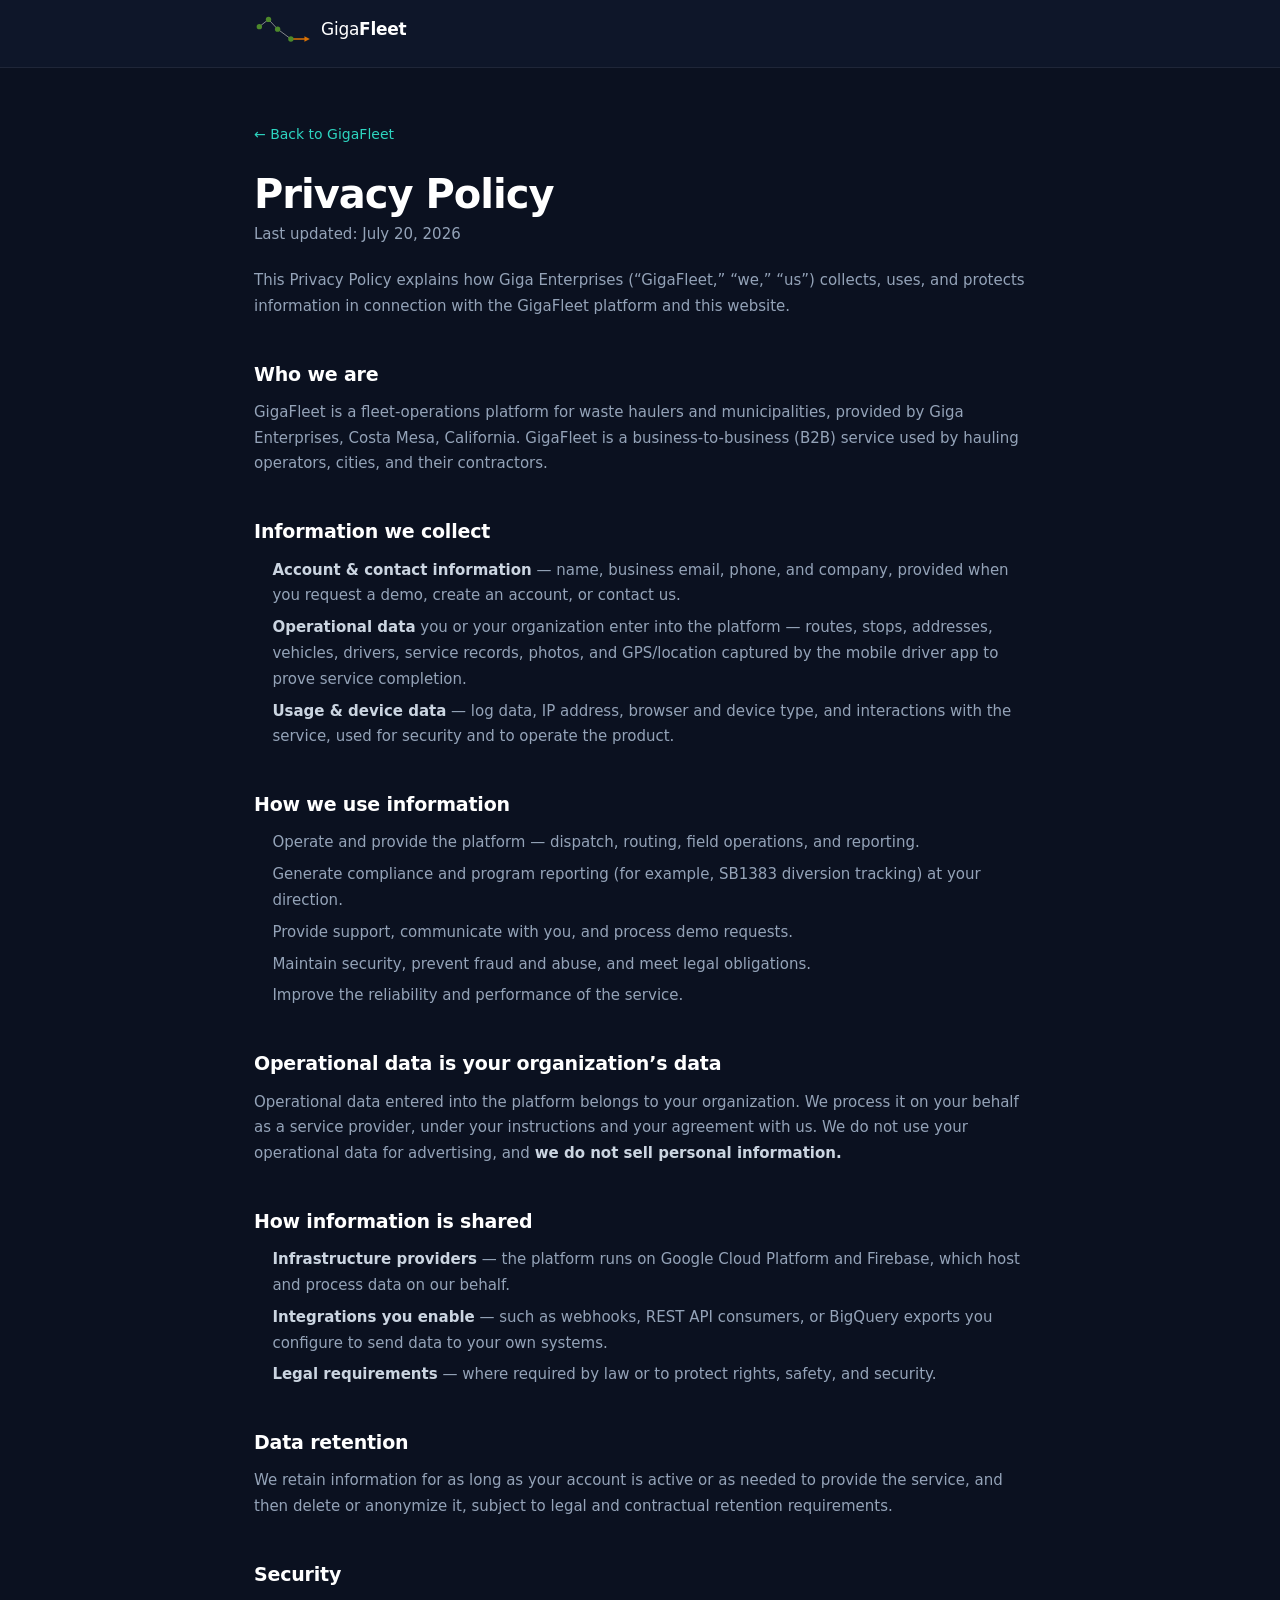
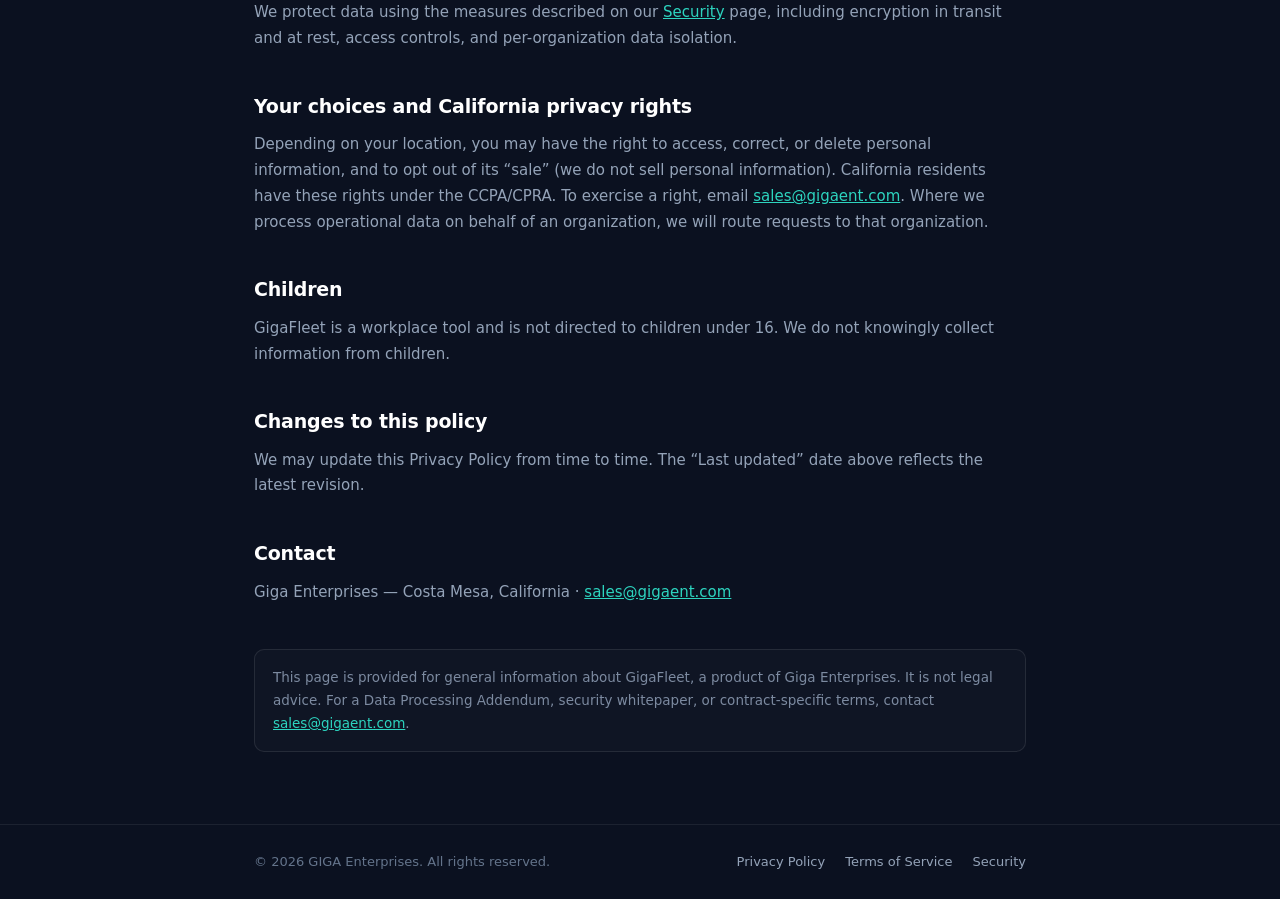
==== privacy.html @ 247e5d37 "fix: legal pages, dead Platform links, HIDDEN comment leak (Steven review P1) - #10: publish real Pr" ====
<!DOCTYPE html>
<html lang="en">
<head>
  <meta charset="UTF-8" />
  <meta name="viewport" content="width=device-width, initial-scale=1.0" />
  <title>Privacy Policy — GigaFleet</title>
  <meta name="description" content="How GigaFleet (a Giga Enterprises product) collects, uses, and protects data across the platform and website." />
  <meta name="robots" content="index, follow" />
  <link rel="canonical" href="https://giga-fleet-home.web.app/privacy" />
  <meta name="theme-color" content="#0F172A" />
  <link rel="icon" href="/assets/favicon.svg" type="image/svg+xml" />
  <link rel="icon" href="/assets/favicon-32.png" sizes="32x32" type="image/png" />
  <link rel="apple-touch-icon" href="/assets/apple-touch-icon.png" />
  <link rel="stylesheet" href="/css/style.css" />
  <style>
  body.legal-page { background:#0B1120; color:#94A3B8; margin:0; }
  .legal-header { position:sticky; top:0; z-index:10; background:rgba(15,23,42,.96);
    -webkit-backdrop-filter:blur(12px); backdrop-filter:blur(12px); border-bottom:1px solid rgba(255,255,255,.07); }
  .legal-header__in { max-width:820px; margin:0 auto; padding:15px 24px; }
  .legal-header .nav-logo { display:inline-flex; align-items:center; gap:9px; text-decoration:none; }
  .legal-header .nav-logo__wordmark { font-size:17px; font-weight:500; color:#fff; letter-spacing:-.015em; }
  .legal-header .nav-logo__wordmark strong { font-weight:800; }
  .legal { max-width:820px; margin:0 auto; padding:52px 24px 72px; }
  .legal__back { color:#2DD4BF; text-decoration:none; font-size:14px; display:inline-block; margin-bottom:26px; }
  .legal__back:hover { text-decoration:underline; }
  .legal h1 { font-size:clamp(30px,5vw,40px); color:#fff; letter-spacing:-.025em; margin:0 0 6px; line-height:1.08; }
  .legal__updated { color:#64748B; font-size:13.5px; margin:0 0 8px; }
  .legal__lede { font-size:16px; line-height:1.7; color:#CBD5E1; margin:20px 0 4px; }
  .legal h2 { color:#fff; font-size:19px; margin:38px 0 10px; letter-spacing:-.01em; }
  .legal p, .legal li { font-size:15px; line-height:1.72; color:#94A3B8; }
  .legal ul { padding-left:1.15em; margin:10px 0; }
  .legal li { margin:6px 0; }
  .legal a { color:#2DD4BF; }
  .legal strong { color:#CBD5E1; font-weight:600; }
  .legal__note { margin-top:44px; padding:16px 18px; border:1px solid rgba(255,255,255,.09);
    border-radius:10px; background:rgba(255,255,255,.02); font-size:13.5px; color:#7C8AA0; }
  .legal-foot { border-top:1px solid rgba(255,255,255,.07); }
  .legal-foot__in { max-width:820px; margin:0 auto; padding:26px 24px; display:flex; flex-wrap:wrap;
    gap:14px 20px; align-items:center; justify-content:space-between; font-size:13px; color:#64748B; }
  .legal-foot__links a { color:#94A3B8; text-decoration:none; margin-left:16px; }
  .legal-foot__links a:hover { color:#fff; }
  @media (max-width:560px){ .legal-foot__links a { margin:0 16px 0 0; } }
</style>
</head>
<body class="legal-page">
  <header class="legal-header">
    <div class="legal-header__in">
      <a href="/" class="nav-logo" aria-label="GigaFleet home">
        <span class="nav-logo__mark" aria-hidden="true"><svg class="nav-logo__svg" width="58" height="29" viewBox="20 18 182 92" fill="none" xmlns="http://www.w3.org/2000/svg" aria-hidden="true"><polyline points="36,55 65,32 94,63 136,94" fill="none" stroke="#A0A0A1" stroke-width="2.6" stroke-linecap="round" stroke-linejoin="round"/><line x1="136" y1="94" x2="182" y2="94" stroke="#DA7204" stroke-width="4.5" stroke-linecap="round"/><path d="M179 85.5 L196 94 L179 102.5 Z" fill="#DA7204"/><circle cx="36" cy="55" r="8.5" fill="#4D892B"/><circle cx="65" cy="32" r="8.5" fill="#4D892B"/><circle cx="94" cy="63" r="8.5" fill="#4D892B"/><circle cx="136" cy="94" r="8.5" fill="#4D892B"/></svg></span>
        <span class="nav-logo__wordmark">Giga<strong>Fleet</strong></span>
      </a>
    </div>
  </header>
  <main class="legal">
    <a class="legal__back" href="/">&larr; Back to GigaFleet</a>
    <h1>Privacy Policy</h1>
    <p class="legal__updated">Last updated: July 20, 2026</p>
    <p class="legal__lede">This Privacy Policy explains how Giga Enterprises (&ldquo;GigaFleet,&rdquo; &ldquo;we,&rdquo; &ldquo;us&rdquo;) collects, uses, and protects information in connection with the GigaFleet platform and this website.</p>

    <h2>Who we are</h2>
    <p>GigaFleet is a fleet-operations platform for waste haulers and municipalities, provided by Giga Enterprises, Costa Mesa, California. GigaFleet is a business-to-business (B2B) service used by hauling operators, cities, and their contractors.</p>

    <h2>Information we collect</h2>
    <ul>
      <li><strong>Account &amp; contact information</strong> — name, business email, phone, and company, provided when you request a demo, create an account, or contact us.</li>
      <li><strong>Operational data</strong> you or your organization enter into the platform — routes, stops, addresses, vehicles, drivers, service records, photos, and GPS/location captured by the mobile driver app to prove service completion.</li>
      <li><strong>Usage &amp; device data</strong> — log data, IP address, browser and device type, and interactions with the service, used for security and to operate the product.</li>
    </ul>

    <h2>How we use information</h2>
    <ul>
      <li>Operate and provide the platform — dispatch, routing, field operations, and reporting.</li>
      <li>Generate compliance and program reporting (for example, SB1383 diversion tracking) at your direction.</li>
      <li>Provide support, communicate with you, and process demo requests.</li>
      <li>Maintain security, prevent fraud and abuse, and meet legal obligations.</li>
      <li>Improve the reliability and performance of the service.</li>
    </ul>

    <h2>Operational data is your organization&rsquo;s data</h2>
    <p>Operational data entered into the platform belongs to your organization. We process it on your behalf as a service provider, under your instructions and your agreement with us. We do not use your operational data for advertising, and <strong>we do not sell personal information.</strong></p>

    <h2>How information is shared</h2>
    <ul>
      <li><strong>Infrastructure providers</strong> — the platform runs on Google Cloud Platform and Firebase, which host and process data on our behalf.</li>
      <li><strong>Integrations you enable</strong> — such as webhooks, REST API consumers, or BigQuery exports you configure to send data to your own systems.</li>
      <li><strong>Legal requirements</strong> — where required by law or to protect rights, safety, and security.</li>
    </ul>

    <h2>Data retention</h2>
    <p>We retain information for as long as your account is active or as needed to provide the service, and then delete or anonymize it, subject to legal and contractual retention requirements.</p>

    <h2>Security</h2>
    <p>We protect data using the measures described on our <a href="/security">Security</a> page, including encryption in transit and at rest, access controls, and per-organization data isolation.</p>

    <h2>Your choices and California privacy rights</h2>
    <p>Depending on your location, you may have the right to access, correct, or delete personal information, and to opt out of its &ldquo;sale&rdquo; (we do not sell personal information). California residents have these rights under the CCPA/CPRA. To exercise a right, email <a href="mailto:sales@gigaent.com">sales@gigaent.com</a>. Where we process operational data on behalf of an organization, we will route requests to that organization.</p>

    <h2>Children</h2>
    <p>GigaFleet is a workplace tool and is not directed to children under 16. We do not knowingly collect information from children.</p>

    <h2>Changes to this policy</h2>
    <p>We may update this Privacy Policy from time to time. The &ldquo;Last updated&rdquo; date above reflects the latest revision.</p>

    <h2>Contact</h2>
    <p>Giga Enterprises &mdash; Costa Mesa, California &middot; <a href="mailto:sales@gigaent.com">sales@gigaent.com</a></p>
    <div class="legal__note">This page is provided for general information about GigaFleet, a product of Giga Enterprises. It is not legal advice. For a Data Processing Addendum, security whitepaper, or contract-specific terms, contact <a href="mailto:sales@gigaent.com">sales@gigaent.com</a>.</div>
  </main>
  <footer class="legal-foot">
    <div class="legal-foot__in">
      <span>&copy; 2026 GIGA Enterprises. All rights reserved.</span>
      <nav class="legal-foot__links" aria-label="Legal">
        <a href="/privacy">Privacy Policy</a>
        <a href="/terms">Terms of Service</a>
        <a href="/security">Security</a>
      </nav>
    </div>
  </footer>
</body>
</html>
---- css/style.css ----
/* ============================================================
   GIGAFLEET — Global Stylesheet
   Assembled from section pieces: hero, metrics, platform,
   ops-field, intelligence, sb1383, architecture,
   comparison, customers, demo-cta.
   ============================================================ */

/* ────────────────────────────────────────────────────────────
   1. DESIGN TOKENS
   ──────────────────────────────────────────────────────────── */
:root {
  --navy:             #0F172A;
  --slate:            #1E293B;
  --slate-mid:        #243044;
  --slate-dark:       #263348;
  --teal:             #0D9488;
  --teal-light:       #14B8A6;
  --teal-glow:        rgba(13, 148, 136, 0.18);
  --teal-dim:         rgba(13, 148, 136, 0.12);
  --teal-border:      rgba(13, 148, 136, 0.18);
  --teal-icon-border: rgba(20, 184, 166, 0.25);
  --white:            #FFFFFF;
  --off-white:        #F8FAFC;
  --text-dark:        #0F172A;
  --text-muted:       #64748B;
  --text-light:       #E2E8F0;
  --text-dimmed:      #94A3B8;
  --border-dark:      #334155;
  --border-mid:       #2D3F55;
  --border-light:     #E2E8F0;
  --green:            #16A34A;
  --green-glow:       rgba(22, 163, 74, 0.22);
  --amber:            #D97706;
  --indigo:           #6366F1;

  --font-sans: -apple-system, BlinkMacSystemFont, 'Segoe UI', system-ui, sans-serif;

  --r-sm:   6px;
  --r-md:   10px;
  --r-lg:   16px;
  --r-pill: 9999px;

  /* Platform section theme tokens (light default) */
  --bg:          var(--off-white);
  --card-bg:     var(--white);
  --border:      var(--border-light);
  --heading:     var(--text-dark);
  --body-color:  var(--text-muted);
  --link:        var(--teal);
  --img-placeholder: #CBD5E1;
  --chip-mobile-text: var(--indigo);
  --chip-tablet-text: var(--amber);
  --chip-portal-text: var(--green);
}

@media (prefers-color-scheme: dark) {
  :root {
    --bg:               var(--navy);
    --card-bg:          var(--slate);
    --border:           var(--border-dark);
    --heading:          var(--white);
    --body-color:       #94A3B8;
    --link:             var(--teal-light);
    --img-placeholder:  #334155;
    --chip-mobile-text: #818CF8;
    --chip-tablet-text: #FCD34D;
    --chip-portal-text: #4ADE80;
  }
}
:root[data-theme="light"] {
  --bg:               var(--off-white);
  --card-bg:          var(--white);
  --border:           var(--border-light);
  --heading:          var(--text-dark);
  --body-color:       var(--text-muted);
  --link:             var(--teal);
  --img-placeholder:  #CBD5E1;
  --chip-mobile-text: var(--indigo);
  --chip-tablet-text: var(--amber);
  --chip-portal-text: var(--green);
}
:root[data-theme="dark"] {
  --bg:               var(--navy);
  --card-bg:          var(--slate);
  --border:           var(--border-dark);
  --heading:          var(--white);
  --body-color:       #94A3B8;
  --link:             var(--teal-light);
  --img-placeholder:  #334155;
  --chip-mobile-text: #818CF8;
  --chip-tablet-text: #FCD34D;
  --chip-portal-text: #4ADE80;
}

/* ────────────────────────────────────────────────────────────
   2. RESET
   ──────────────────────────────────────────────────────────── */
*, *::before, *::after {
  box-sizing: border-box;
  margin: 0;
  padding: 0;
}
img { max-width: 100%; display: block; }
ul  { list-style: none; }
a   { color: inherit; }

/* ────────────────────────────────────────────────────────────
   3. BASE
   ──────────────────────────────────────────────────────────── */
html {
  font-family: var(--font-sans);
  font-size: 16px;
  line-height: 1.7;
  -webkit-font-smoothing: antialiased;
  -moz-osx-font-smoothing: grayscale;
  scroll-behavior: smooth;
}
body {
  background: var(--navy);
  color: var(--white);
  overflow-x: hidden;
}
body.mobile-menu-open { overflow: hidden; }

/* ────────────────────────────────────────────────────────────
   4. LAYOUT UTILITIES
   ──────────────────────────────────────────────────────────── */
.container {
  max-width: 1240px;
  margin: 0 auto;
  padding: 0 clamp(1.25rem, 4vw, 2.5rem);
}

/* ────────────────────────────────────────────────────────────
   5. SECTION SCAFFOLD
   ──────────────────────────────────────────────────────────── */
.section { display: block; }

.fade-in {
  opacity: 0;
  transform: translateY(20px);
  transition: opacity 0.6s ease, transform 0.6s ease;
}
.fade-in.is-visible {
  opacity: 1;
  transform: none;
}
@media (prefers-reduced-motion: reduce) {
  .fade-in { opacity: 1; transform: none; transition: none; }
}

/* ────────────────────────────────────────────────────────────
   6. SITE NAV
   ──────────────────────────────────────────────────────────── */
.site-nav {
  position: fixed;
  top: 0; left: 0; right: 0;
  z-index: 100;
  background: transparent;
  transition: background 0.25s ease, box-shadow 0.25s ease;
}
.site-nav.is-scrolled {
  background: rgba(15, 23, 42, 0.96);
  backdrop-filter: blur(12px);
  -webkit-backdrop-filter: blur(12px);
  box-shadow: 0 1px 0 rgba(255,255,255,0.06), 0 4px 24px rgba(0,0,0,0.35);
}
.nav-inner {
  display: flex;
  align-items: center;
  gap: 1.5rem;
  height: 64px;
}
.nav-logo {
  display: flex;
  align-items: center;
  gap: 0.5rem;
  text-decoration: none;
  flex-shrink: 0;
}
.nav-logo__mark { display: flex; align-items: center; flex-shrink: 0; }
.nav-logo__wordmark {
  font-size: 17px;
  font-weight: 500;
  color: var(--white);
  letter-spacing: -0.015em;
  line-height: 1;
}
.nav-logo__wordmark strong { font-weight: 800; }
.nav-links { flex: 1; }
.nav-links ul {
  display: flex;
  align-items: center;
  gap: 0.125rem;
  list-style: none;
}
.nav-link {
  font-size: 14px;
  font-weight: 500;
  color: rgba(226,232,240,0.72);
  text-decoration: none;
  padding: 0.4rem 0.75rem;
  border-radius: var(--r-sm);
  transition: color 0.15s ease, background 0.15s ease;
  white-space: nowrap;
}
.nav-link:hover,
.nav-link:focus-visible { color: var(--white); background: rgba(255,255,255,0.07); }
.nav-link--login { color: rgba(226,232,240,0.48); }
.nav-actions { display: flex; align-items: center; gap: 0.5rem; flex-shrink: 0; }
.btn {
  display: inline-flex;
  align-items: center;
  justify-content: center;
  text-decoration: none;
  font-family: var(--font-sans);
  font-weight: 600;
  border-radius: var(--r-sm);
  cursor: pointer;
  border: none;
  transition: background 0.15s ease, box-shadow 0.15s ease;
  white-space: nowrap;
}
.btn--primary { background: var(--teal); color: var(--white); }
.btn--primary:hover {
  background: var(--teal-light);
  box-shadow: 0 2px 14px rgba(13,148,136,0.38);
}
.btn--primary:focus-visible { outline: 2px solid var(--teal-light); outline-offset: 3px; }
.btn--sm { font-size: 13.5px; padding: 0.44rem 1rem; letter-spacing: -0.005em; }
.nav-hamburger {
  display: none;
  flex-direction: column;
  justify-content: center;
  align-items: center;
  gap: 5px;
  width: 36px; height: 36px;
  padding: 8px;
  background: transparent;
  border: 1px solid rgba(255,255,255,0.12);
  border-radius: var(--r-sm);
  cursor: pointer;
  margin-left: auto;
  flex-shrink: 0;
}
.nav-hamburger__bar {
  display: block;
  width: 18px; height: 1.5px;
  background: rgba(226,232,240,0.8);
  border-radius: 2px;
  transition: transform 0.2s ease, opacity 0.2s ease;
}
.nav-hamburger.is-open .nav-hamburger__bar:nth-child(1) { transform: translateY(6.5px) rotate(45deg); }
.nav-hamburger.is-open .nav-hamburger__bar:nth-child(2) { opacity: 0; }
.nav-hamburger.is-open .nav-hamburger__bar:nth-child(3) { transform: translateY(-6.5px) rotate(-45deg); }
.mobile-menu {
  display: none;
  position: absolute;
  top: 100%; left: 0; right: 0;
  background: rgba(15,23,42,0.98);
  border-top: 1px solid rgba(255,255,255,0.06);
  padding: 0.75rem 1.5rem 1.5rem;
  box-shadow: 0 12px 36px rgba(0,0,0,0.45);
  backdrop-filter: blur(12px);
  -webkit-backdrop-filter: blur(12px);
}
.mobile-menu.is-open { display: block; }
.mobile-menu ul { list-style: none; display: flex; flex-direction: column; }
.mobile-nav-link {
  display: block;
  font-size: 16px;
  font-weight: 500;
  color: rgba(226,232,240,0.78);
  text-decoration: none;
  padding: 0.75rem 0.5rem;
  border-bottom: 1px solid rgba(255,255,255,0.05);
  transition: color 0.13s ease;
}
.mobile-nav-link:hover { color: var(--white); }
.mobile-cta {
  display: block;
  text-align: center;
  margin-top: 1rem;
  background: var(--teal);
  color: var(--white);
  font-size: 15px;
  font-weight: 600;
  text-decoration: none;
  padding: 0.85rem;
  border-radius: var(--r-sm);
  transition: background 0.15s ease;
}
.mobile-cta:hover { background: var(--teal-light); }
@media (max-width: 768px) {
  .nav-links, .nav-actions { display: none; }
  .nav-hamburger { display: flex; }
}

/* ────────────────────────────────────────────────────────────
   7. SITE FOOTER
   ──────────────────────────────────────────────────────────── */
.site-footer {
  background: var(--slate);
  border-top: 1px solid rgba(255,255,255,0.06);
}
.footer-inner {
  display: grid;
  grid-template-columns: 280px 1fr;
  gap: 4rem;
  padding: 4rem 0;
  align-items: start;
}
.footer-brand { display: flex; flex-direction: column; gap: 1rem; }
.footer-logo { text-decoration: none; }
.footer-parent {
  font-size: 12px;
  font-weight: 400;
  letter-spacing: 0.01em;
  color: rgba(148,163,184,0.65);
  margin-top: -0.25rem;
}
.footer-parent strong { font-weight: 600; color: rgba(203,213,225,0.9); }
.footer-tagline {
  font-size: 14px;
  line-height: 1.65;
  color: rgba(148,163,184,0.75);
  max-width: 26ch;
}
.footer-contact { font-style: normal; }
.footer-contact__link {
  font-size: 13.5px;
  font-weight: 500;
  color: var(--teal-light);
  text-decoration: none;
  transition: color 0.15s ease;
}
.footer-contact__link:hover { color: var(--white); }
.footer-nav {
  display: grid;
  grid-template-columns: repeat(4, 1fr);
  gap: 2rem;
  padding-top: 0.25rem;
}
.footer-nav__col ul { list-style: none; display: flex; flex-direction: column; gap: 0.45rem; }
.footer-nav__heading {
  font-size: 11px;
  font-weight: 700;
  letter-spacing: 0.1em;
  text-transform: uppercase;
  color: var(--text-light);
  margin-bottom: 1rem;
}
.footer-nav__link {
  font-size: 13.5px;
  color: rgba(100,116,139,0.85);
  text-decoration: none;
  transition: color 0.15s ease;
}
.footer-nav__link:hover { color: var(--text-light); }
.footer-bottom {
  border-top: 1px solid rgba(255,255,255,0.05);
  background: rgba(0,0,0,0.12);
}
.footer-bottom__inner {
  display: flex;
  align-items: center;
  justify-content: space-between;
  padding: 1.25rem 0;
}
.footer-bottom__copy { font-size: 12.5px; color: rgba(100,116,139,0.65); }
.footer-bottom__links { display: flex; gap: 1.5rem; }
.footer-bottom__link {
  font-size: 12.5px;
  color: rgba(100,116,139,0.65);
  text-decoration: none;
  transition: color 0.15s ease;
}
.footer-bottom__link:hover { color: var(--text-light); }
@media (max-width: 900px) {
  .footer-inner { grid-template-columns: 1fr; gap: 2.5rem; padding: 3rem 0; }
  .footer-nav { grid-template-columns: repeat(2, 1fr); }
}
@media (max-width: 560px) {
  .footer-nav { grid-template-columns: 1fr 1fr; gap: 1.5rem; }
  .footer-bottom__inner { flex-direction: column; gap: 0.75rem; text-align: center; padding: 1.5rem 0; }
}

/* ────────────────────────────────────────────────────────────
   8. SCROLL-TO-TOP BUTTON
   ──────────────────────────────────────────────────────────── */
.scroll-top {
  position: fixed;
  bottom: 2rem; right: 2rem;
  z-index: 50;
  width: 42px; height: 42px;
  background: rgba(13,148,136,0.85);
  color: var(--white);
  border: none;
  border-radius: 50%;
  display: flex;
  align-items: center;
  justify-content: center;
  cursor: pointer;
  opacity: 0;
  transform: translateY(8px);
  transition: opacity 0.25s ease, transform 0.25s ease, background 0.15s ease;
  pointer-events: none;
  backdrop-filter: blur(6px);
}
.scroll-top.is-visible { opacity: 1; transform: none; pointer-events: auto; }
.scroll-top:hover { background: var(--teal-light); }
.scroll-top svg { width: 18px; height: 18px; }
@media (max-width: 540px) { .scroll-top { bottom: 1.25rem; right: 1.25rem; } }

/* ────────────────────────────────────────────────────────────
   9. HERO SECTION
   ──────────────────────────────────────────────────────────── */
.gf-hero {
  position: relative;
  background-color: var(--navy);
  overflow: hidden;
  padding: 120px 0 96px;
}
.gf-hero::before {
  content: '';
  position: absolute;
  inset: 0;
  background-image: radial-gradient(circle, rgba(13,148,136,0.11) 1.2px, transparent 1.2px);
  background-size: 28px 28px;
  pointer-events: none;
  z-index: 0;
}
.gf-hero::after {
  content: '';
  position: absolute;
  inset: 0;
  background:
    radial-gradient(ellipse 75% 65% at -8% -10%, rgba(13,148,136,0.24) 0%, transparent 60%),
    radial-gradient(ellipse 50% 45% at 105% 110%, rgba(13,148,136,0.07) 0%, transparent 65%);
  pointer-events: none;
  z-index: 0;
}
.gf-hero-inner {
  position: relative;
  z-index: 1;
  max-width: 1280px;
  margin: 0 auto;
  padding: 0 2.5rem;
  display: grid;
  grid-template-columns: 1fr 1fr;
  gap: 3rem;
  align-items: center;
}
.gf-hero-text { display: flex; flex-direction: column; gap: 1.5rem; }
.gf-hero-text > * { animation: gf-fade-up 0.55s cubic-bezier(0.22,0.61,0.36,1) both; }
.gf-hero-text > *:nth-child(1) { animation-delay: 0.04s; }
.gf-hero-text > *:nth-child(2) { animation-delay: 0.13s; }
.gf-hero-text > *:nth-child(3) { animation-delay: 0.22s; }
.gf-hero-text > *:nth-child(4) { animation-delay: 0.31s; }
.gf-hero-text > *:nth-child(5) { animation-delay: 0.40s; }
@keyframes gf-fade-up {
  from { opacity: 0; transform: translateY(18px); }
  to   { opacity: 1; transform: translateY(0); }
}
.gf-eyebrow { display: inline-flex; align-items: center; gap: 0.5rem; line-height: 1; }
.gf-eyebrow-pulse { position: relative; width: 8px; height: 8px; flex-shrink: 0; }
.gf-eyebrow-pulse::before,
.gf-eyebrow-pulse::after { content: ''; position: absolute; border-radius: 50%; }
.gf-eyebrow-pulse::before { inset: 0; background: var(--green); }
.gf-eyebrow-pulse::after {
  inset: -3px;
  background: transparent;
  border: 1.5px solid rgba(22,163,74,0.4);
  animation: gf-pulse-ring 2.2s ease-out infinite;
}
@keyframes gf-pulse-ring {
  0%   { inset: -3px; opacity: 1; }
  80%  { inset: -7px; opacity: 0; }
  100% { inset: -7px; opacity: 0; }
}
.gf-eyebrow-text {
  font-size: 11.5px;
  font-weight: 600;
  letter-spacing: 0.09em;
  text-transform: uppercase;
  color: var(--teal-light);
}
.gf-eyebrow-sep { color: var(--border-dark); margin: 0 0.1rem; }
.gf-headline {
  font-size: clamp(38px, 5.4vw, 68px);
  font-weight: 800;
  line-height: 1.04;
  letter-spacing: -0.03em;
  color: var(--white);
  text-wrap: balance;
}
.gf-headline .gf-accent {
  color: var(--teal-light);
  border-bottom: 3px solid rgba(20,184,166,0.35);
  padding-bottom: 1px;
}
.gf-subhead {
  font-size: clamp(15px, 1.35vw, 17.5px);
  font-weight: 400;
  line-height: 1.72;
  color: var(--text-light);
  opacity: 0.88;
  max-width: 50ch;
}
.gf-ctas { display: flex; align-items: center; flex-wrap: wrap; gap: 0.75rem; padding-top: 0.25rem; }
.gf-btn-primary {
  display: inline-flex;
  align-items: center;
  gap: 0.35rem;
  background: var(--teal);
  color: var(--white);
  font-family: var(--font-sans);
  font-size: 14.5px;
  font-weight: 600;
  letter-spacing: -0.01em;
  padding: 0.72rem 1.4rem;
  border-radius: var(--r-sm);
  text-decoration: none;
  border: none;
  cursor: pointer;
  transition: background 0.16s ease, box-shadow 0.16s ease, transform 0.14s ease;
  white-space: nowrap;
}
.gf-btn-primary:hover { background: var(--teal-light); transform: translateY(-1px); box-shadow: 0 4px 20px rgba(13,148,136,0.38); }
.gf-btn-primary .gf-btn-arrow { transition: transform 0.14s ease; }
.gf-btn-primary:hover .gf-btn-arrow { transform: translateX(3px); }
.gf-btn-ghost {
  display: inline-flex;
  align-items: center;
  gap: 0.35rem;
  background: transparent;
  color: var(--text-dimmed);
  font-family: var(--font-sans);
  font-size: 14.5px;
  font-weight: 500;
  letter-spacing: -0.01em;
  padding: 0.72rem 1.4rem;
  border-radius: var(--r-sm);
  text-decoration: none;
  border: 1.5px solid var(--border-dark);
  cursor: pointer;
  transition: color 0.16s ease, border-color 0.16s ease, background 0.16s ease;
  white-space: nowrap;
}
.gf-btn-ghost:hover { color: var(--teal-light); border-color: rgba(20,184,166,0.38); background: rgba(13,148,136,0.06); }
.gf-features { display: flex; flex-wrap: wrap; gap: 0.4rem 1.1rem; padding-top: 0.25rem; }
.gf-feature { display: flex; align-items: center; gap: 0.4rem; font-size: 12px; font-weight: 500; color: var(--text-muted); line-height: 1; }
.gf-feature-tick {
  width: 15px; height: 15px;
  border-radius: 50%;
  background: rgba(13,148,136,0.15);
  border: 1px solid rgba(13,148,136,0.25);
  display: grid;
  place-items: center;
  flex-shrink: 0;
  color: var(--teal-light);
  font-size: 8px;
  font-weight: 800;
  line-height: 1;
}
.gf-devices { position: relative; height: 460px; margin-right: -1.5rem; }
.gf-device { position: absolute; border-radius: var(--r-md); overflow: hidden; background: var(--slate); }
.gf-device-chrome {
  display: flex; align-items: center; gap: 5px;
  padding: 7px 10px 6px;
  background: rgba(0,0,0,0.3);
  border-bottom: 1px solid rgba(255,255,255,0.06);
  flex-shrink: 0;
}
.gf-device-chrome .d { width: 7px; height: 7px; border-radius: 50%; flex-shrink: 0; }
.gf-device-chrome .d-r { background: #FF5F57; }
.gf-device-chrome .d-y { background: #FEBC2E; }
.gf-device-chrome .d-g { background: #28C840; }
.gf-device-chrome-bar { flex: 1; height: 14px; background: rgba(255,255,255,0.05); border-radius: 3px; margin-left: 6px; }
.gf-device img { display: block; width: 100%; object-fit: cover; object-position: top left; }
.gf-device-laptop {
  top: 0; left: 0; width: 69%; z-index: 1;
  border: 1.5px solid var(--border-mid);
  box-shadow: inset 0 1px 0 rgba(255,255,255,0.05), 0 12px 36px rgba(0,0,0,0.55), 0 40px 80px rgba(0,0,0,0.28), 0 0 0 1px rgba(0,0,0,0.6);
  animation: gf-float-a 5.8s ease-in-out infinite;
}
.gf-device-laptop img { aspect-ratio: 16/9; }
.gf-device-tablet {
  top: 22%; right: 0; width: 53%; z-index: 2;
  background: #101720;
  border: 1.5px solid rgba(255,255,255,0.08);
  box-shadow: inset 0 1px 0 rgba(255,255,255,0.04), 0 8px 28px rgba(0,0,0,0.52), 0 24px 48px rgba(0,0,0,0.24), 0 0 0 1px rgba(0,0,0,0.5);
  animation: gf-float-b 6.4s ease-in-out infinite;
}
.gf-device-tablet img { aspect-ratio: 16/10; }
.gf-device-phone {
  bottom: 12px; right: 18%; width: 18%; z-index: 3;
  background: #080D15;
  border: 1.5px solid rgba(255,255,255,0.1);
  border-radius: 18px;
  box-shadow: inset 0 1px 0 rgba(255,255,255,0.06), 0 6px 20px rgba(0,0,0,0.6), 0 16px 40px rgba(0,0,0,0.35), 0 0 0 1px rgba(0,0,0,0.6);
  animation: gf-float-c 5.2s ease-in-out infinite;
}
.gf-device-phone img { aspect-ratio: 9/19.5; }
.gf-device-phone .gf-device-chrome { justify-content: center; padding: 8px 12px 7px; }
.gf-device-phone .gf-device-chrome .d,
.gf-device-phone .gf-device-chrome .gf-device-chrome-bar { display: none; }
.gf-device-phone .gf-device-chrome::after { content: ''; width: 44px; height: 3.5px; background: rgba(255,255,255,0.15); border-radius: 2px; }
.gf-device-laptop::after { content: ''; position: absolute; bottom: -18px; left: 8%; right: 8%; height: 18px; background: linear-gradient(to bottom, rgba(13,148,136,0.08), transparent); filter: blur(6px); pointer-events: none; }
@keyframes gf-float-a { 0%,100% { transform: translateY(0px); }  50% { transform: translateY(-10px); } }
@keyframes gf-float-b { 0%,100% { transform: translateY(-4px); } 50% { transform: translateY(-16px); } }
@keyframes gf-float-c { 0%,100% { transform: translateY(-2px); } 50% { transform: translateY(-10px); } }
.gf-trust { background: var(--off-white); border-top: 1px solid var(--border-light); padding: 2.25rem 2.5rem; }
.gf-trust-inner { max-width: 1280px; margin: 0 auto; display: flex; flex-direction: column; align-items: center; gap: 1.1rem; }
.gf-trust-label { font-size: 11.5px; font-weight: 600; letter-spacing: 0.1em; text-transform: uppercase; color: var(--text-muted); }
.gf-trust-pills { display: flex; flex-wrap: wrap; justify-content: center; align-items: center; gap: 0.5rem; }
.gf-trust-pill { display: inline-flex; align-items: center; gap: 0.4rem; background: var(--white); border: 1.5px solid var(--border-light); color: var(--text-dark); font-size: 13px; font-weight: 500; padding: 0.38rem 0.85rem; border-radius: var(--r-pill); white-space: nowrap; transition: border-color 0.15s ease, box-shadow 0.15s ease; cursor: default; user-select: none; }
.gf-trust-pill:hover { border-color: rgba(13,148,136,0.45); box-shadow: 0 2px 10px rgba(13,148,136,0.1); }
.gf-trust-pill-dot { width: 6px; height: 6px; border-radius: 50%; background: var(--teal); flex-shrink: 0; }
@media (max-width: 1024px) { .gf-hero { padding: 96px 0 72px; } .gf-hero-inner { gap: 2rem; } .gf-devices { margin-right: 0; } }
@media (max-width: 860px) {
  .gf-hero { padding: 88px 0 64px; }
  .gf-hero-inner { grid-template-columns: 1fr; gap: 3rem; }
  .gf-subhead { max-width: none; }
  .gf-devices { height: 320px; order: -1; margin-right: 0; }
  .gf-device-laptop { width: 70%; } .gf-device-tablet { width: 54%; top: 20%; } .gf-device-phone { width: 19%; right: 16%; }
}
@media (max-width: 560px) {
  .gf-hero { padding: 72px 0 48px; } .gf-hero-inner { padding: 0 1.25rem; } .gf-devices { height: 240px; }
  .gf-device-laptop { width: 72%; } .gf-device-tablet { width: 56%; top: 22%; } .gf-device-phone { width: 21%; right: 12%; }
  .gf-ctas { flex-direction: column; align-items: flex-start; }
  .gf-trust { padding: 2rem 1.25rem; }
}

/* ────────────────────────────────────────────────────────────
   10. METRICS SECTION
   ──────────────────────────────────────────────────────────── */
.gf-m {
  background-color: var(--navy);
  background-image: radial-gradient(circle, rgba(13,148,136,0.085) 1px, transparent 1px);
  background-size: 28px 28px;
  padding: clamp(80px,10vw,140px) clamp(20px,5vw,80px);
}
.gf-m__inner { max-width: 1240px; margin: 0 auto; }
.gf-m__eyebrow { display: block; font-size: 10.5px; font-weight: 700; letter-spacing: 0.17em; text-transform: uppercase; color: var(--teal-light); margin-bottom: 14px; }
.gf-m__headline { font-size: clamp(26px,3.8vw,44px); font-weight: 700; letter-spacing: -0.025em; color: var(--white); text-wrap: balance; line-height: 1.12; margin-bottom: clamp(48px,7vw,80px); max-width: 560px; }
.gf-m__headline-kicker { color: var(--teal-light); }
.gf-m__grid { display: grid; grid-template-columns: repeat(4,1fr); gap: 20px; }
.gf-m__card { background: var(--slate); border: 1px solid rgba(13,148,136,0.18); border-top: 3px solid var(--teal); padding: 36px 26px 32px; position: relative; transition: background 0.22s ease, box-shadow 0.22s ease, border-top-color 0.22s ease; }
.gf-m__card:hover { background: #22304A; border-top-color: var(--teal-light); box-shadow: 0 0 0 1px rgba(20,184,166,0.2), 0 0 40px rgba(13,148,136,0.18), 0 4px 20px rgba(0,0,0,0.45); }
.gf-m__card--green { border-color: rgba(22,163,74,0.2); border-top-color: var(--green); }
.gf-m__card--green:hover { border-top-color: #22C55E; box-shadow: 0 0 0 1px rgba(34,197,94,0.2), 0 0 40px rgba(22,163,74,0.16), 0 4px 20px rgba(0,0,0,0.45); }
.gf-m__stat { display: block; font-size: clamp(30px,3.6vw,58px); font-weight: 800; letter-spacing: -0.04em; font-variant-numeric: tabular-nums; line-height: 1; white-space: nowrap; color: var(--teal-light); margin-bottom: 22px; }
.gf-m__card--green .gf-m__stat { color: var(--green); }
.gf-m__card--green:hover .gf-m__stat { color: #22C55E; transition: color 0.22s ease; }
.gf-m__divider { width: 28px; height: 1px; background: #2D3F55; margin-bottom: 18px; }
.gf-m__card--green .gf-m__divider { background: #1A4731; }
.gf-m__label { font-size: 14.5px; font-weight: 500; color: #CBD5E1; line-height: 1.5; margin-bottom: 10px; }
.gf-m__sub { font-size: 11.5px; font-weight: 400; color: #475569; line-height: 1.75; letter-spacing: 0.015em; }
@media (max-width: 900px) { .gf-m__grid { grid-template-columns: repeat(2,1fr); } .gf-m__stat { font-size: clamp(40px,7vw,64px); } }
@media (max-width: 540px) { .gf-m__grid { grid-template-columns: 1fr; gap: 12px; } .gf-m__stat { font-size: clamp(48px,12vw,72px); } }
@media (prefers-reduced-motion: reduce) { .gf-m__card { transition: none; } }

/* ────────────────────────────────────────────────────────────
   11. PLATFORM OVERVIEW
   ──────────────────────────────────────────────────────────── */
.platform { background: var(--bg); padding: 96px 0 112px; }
.platform__inner { max-width: 1240px; margin: 0 auto; padding: 0 32px; }
.platform__header { margin-bottom: 52px; }
.platform__eyebrow { display: flex; align-items: center; gap: 10px; font-size: 11px; font-weight: 700; letter-spacing: .12em; text-transform: uppercase; color: var(--teal); margin-bottom: 18px; }
.platform__eyebrow::before { content: ''; display: block; width: 28px; height: 2px; background: var(--teal); flex-shrink: 0; }
.platform__headline { font-size: clamp(28px,4vw,44px); font-weight: 700; letter-spacing: -0.025em; line-height: 1.12; color: var(--heading); text-wrap: balance; max-width: 600px; margin-bottom: 18px; }
.platform__sub { font-size: 17px; line-height: 1.7; color: var(--body-color); max-width: 600px; }
.platform__grid { display: grid; grid-template-columns: repeat(12,1fr); gap: 14px; }
.card { background: var(--card-bg); border: 1px solid var(--border); border-radius: 12px; overflow: hidden; display: flex; flex-direction: column; transition: border-color 180ms ease, box-shadow 180ms ease; }
.card:hover { border-color: var(--teal); box-shadow: 0 0 0 1px var(--teal), 0 8px 36px rgba(13,148,136,0.10); }
.card--dispatcher { grid-column: 1/8; grid-row: 1/3; }
.card--mobile     { grid-column: 8/13; grid-row: 1; }
.card--tablet     { grid-column: 8/13; grid-row: 2; }
.card--portal     { grid-column: 1/7; grid-row: 3; }
.card--dispatch   { grid-column: 7/13; grid-row: 3; }
.card__image { overflow: hidden; background: var(--img-placeholder); flex-shrink: 0; position: relative; }
.card__image img { width: 100%; height: 100%; object-fit: cover; object-position: top left; display: block; }
.card--dispatcher .card__image { flex: 1; min-height: 260px; }
.card--dispatcher .card__image img { position: absolute; inset: 0; }
.card--mobile .card__image  { height: 190px; }
.card--tablet .card__image  { height: 168px; }
.card--portal .card__image  { height: 218px; }
.card--dispatch .card__image { height: 218px; }
.card__body { padding: 18px 22px 22px; display: flex; flex-direction: column; gap: 8px; flex-shrink: 0; }
.card--dispatcher .card__body { padding: 22px 26px 28px; }
.chip { display: inline-block; font-size: 10px; font-weight: 700; letter-spacing: .08em; text-transform: uppercase; padding: 3px 8px; border-radius: 4px; width: fit-content; margin-bottom: 2px; }
.chip--web    { background: rgba(13,148,136,0.10); color: var(--teal); }
.chip--mobile { background: rgba(99,102,241,0.10); color: var(--chip-mobile-text); }
.chip--tablet { background: rgba(217,119,6,0.10);  color: var(--chip-tablet-text); }
.chip--portal { background: rgba(22,163,74,0.10);  color: var(--chip-portal-text); }
.card__title { font-size: 15px; font-weight: 700; letter-spacing: -0.01em; line-height: 1.3; color: var(--heading); }
.card--dispatcher .card__title { font-size: 17px; }
.card__desc { font-size: 13px; line-height: 1.65; color: var(--body-color); }
.card--dispatcher .card__desc { font-size: 14px; }
.card__link { display: inline-flex; align-items: center; gap: 3px; font-size: 12px; font-weight: 600; color: var(--link); text-decoration: none; margin-top: 2px; transition: gap 140ms ease; }
.card__link:hover { gap: 7px; }
@media (max-width: 900px) {
  .platform__grid { grid-template-columns: 1fr 1fr; }
  .card--dispatcher, .card--mobile, .card--tablet, .card--portal, .card--dispatch { grid-column: auto; grid-row: auto; }
  .card--dispatcher { grid-column: 1/-1; }
  .card--dispatcher .card__image { flex: none; min-height: unset; height: 250px; }
  .card--dispatcher .card__image img { position: static; }
}
@media (max-width: 540px) {
  .platform { padding: 64px 0 80px; } .platform__inner { padding: 0 20px; }
  .platform__grid { grid-template-columns: 1fr; }
  .card--mobile .card__image, .card--tablet .card__image, .card--portal .card__image, .card--dispatch .card__image { height: 195px; }
}
@media (prefers-reduced-motion: reduce) { .card { transition: none; } .card__link { transition: none; } }

/* ────────────────────────────────────────────────────────────
   12. OPERATIONS CORE & FIELD/DRIVER
   ──────────────────────────────────────────────────────────── */
.gf-section { font-family: var(--font-sans); -webkit-font-smoothing: antialiased; }
.gf-container { max-width: 1240px; margin: 0 auto; padding: 0 32px; }
.gf-eyebrow__rule { display: block; width: 22px; height: 2px; border-radius: 1px; flex-shrink: 0; }
.gf-section .gf-eyebrow { display: inline-flex; align-items: center; gap: 10px; font-size: 11px; font-weight: 700; letter-spacing: .11em; text-transform: uppercase; margin-bottom: 20px; }
.gf-h2 { font-size: clamp(26px,3.5vw,42px); font-weight: 800; letter-spacing: -.026em; line-height: 1.1; text-wrap: balance; margin-bottom: 18px; }
.gf-intro { font-size: 16px; line-height: 1.72; max-width: 54ch; }
.ops-core { background: var(--navy); padding: clamp(80px,9vw,116px) 0; }
.ops-core .gf-eyebrow       { color: var(--teal-light); }
.ops-core .gf-eyebrow__rule { background: var(--teal); }
.ops-core .gf-h2            { color: var(--white); }
.ops-core .gf-intro         { color: var(--text-dimmed); margin-bottom: 40px; }
.ops-layout { display: grid; grid-template-columns: 1fr 1fr; gap: 56px; align-items: start; }
.ops-features { border-top: 1px solid var(--border-dark); }
.ops-feature { display: flex; align-items: flex-start; gap: 14px; padding: 15px 6px 15px 0; border-bottom: 1px solid var(--border-dark); border-radius: var(--r-sm); transition: background .13s ease; }
.ops-feature:hover { background: rgba(13,148,136,.045); padding-left: 6px; }
.ops-feature__icon { width: 36px; height: 36px; flex-shrink: 0; display: flex; align-items: center; justify-content: center; color: var(--teal-light); padding-top: 2px; }
.ops-feature__icon svg { width: 19px; height: 19px; }
.ops-feature__text { flex: 1; min-width: 0; }
.ops-feature__title { font-size: 14px; font-weight: 700; color: var(--white); letter-spacing: -.01em; line-height: 1.3; margin-bottom: 3px; }
.ops-feature__desc { font-size: 13px; color: var(--text-muted); line-height: 1.55; }
.ops-visual { position: sticky; top: 88px; }
.ops-frame { background: #0A111E; border: 1px solid var(--border-dark); border-radius: var(--r-md); overflow: hidden; box-shadow: 0 0 0 1px rgba(255,255,255,.04) inset, 0 28px 72px rgba(0,0,0,.6), 0 4px 18px rgba(0,0,0,.35); }
.ops-frame__bar { display: flex; align-items: center; gap: 8px; padding: 9px 13px; background: #0C1522; border-bottom: 1px solid var(--border-dark); }
.ops-frame__dots { display: flex; gap: 5px; flex-shrink: 0; }
.ops-frame__dot { width: 10px; height: 10px; border-radius: 50%; }
.ops-frame__dot--r { background: #FF5F57; } .ops-frame__dot--y { background: #FEBC2E; } .ops-frame__dot--g { background: #28C840; }
.ops-frame__bar-label { font-size: 11px; font-weight: 500; color: #475569; letter-spacing: .02em; white-space: nowrap; overflow: hidden; text-overflow: ellipsis; margin-left: 4px; }
.ops-frame__screen { aspect-ratio: 16/10; background: linear-gradient(140deg,#101b2c 0%,#1a2a3d 100%); overflow: hidden; position: relative; }
.ops-frame__screen::before { content: ''; position: absolute; inset: 0; background-image: radial-gradient(circle,rgba(13,148,136,.12) 1px,transparent 1px); background-size: 28px 28px; z-index: 1; pointer-events: none; }
.ops-frame__screen img { position: relative; z-index: 2; width: 100%; height: 100%; object-fit: cover; object-position: top left; }
.ops-frame__footer { display: flex; align-items: center; justify-content: space-between; padding: 8px 14px; background: #080f1a; border-top: 1px solid var(--border-dark); }
.ops-frame__status { display: flex; align-items: center; gap: 7px; font-size: 10.5px; font-weight: 700; color: #3d5066; letter-spacing: .08em; text-transform: uppercase; }
.ops-frame__led { width: 6px; height: 6px; border-radius: 50%; background: var(--green); box-shadow: 0 0 5px rgba(22,163,74,.75); flex-shrink: 0; }
.ops-frame__footer-caption { font-size: 10.5px; font-weight: 600; color: #3d5066; letter-spacing: .07em; text-transform: uppercase; }
.field-driver { background: var(--off-white); padding: clamp(80px,9vw,116px) 0; }
.field-driver .gf-eyebrow       { color: var(--teal); }
.field-driver .gf-eyebrow__rule { background: var(--teal); }
.field-driver .gf-h2            { color: var(--text-dark); }
.field-driver .gf-intro         { color: var(--text-muted); margin-bottom: 32px; }
.fd-layout { display: grid; grid-template-columns: 1fr 1fr; gap: 56px; align-items: start; }
.fd-badge { display: inline-flex; align-items: center; gap: 8px; font-size: 12px; font-weight: 700; letter-spacing: .025em; color: var(--teal); background: rgba(13,148,136,.09); border: 1px solid rgba(13,148,136,.22); border-radius: 100px; padding: 5px 13px 5px 9px; margin-bottom: 24px; user-select: none; }
.fd-badge svg { width: 14px; height: 14px; flex-shrink: 0; }
.fd-grid-wrap { border: 1px solid var(--border-light); border-radius: var(--r-md); overflow: hidden; box-shadow: 0 1px 6px rgba(15,23,42,.06); }
.fd-grid { display: grid; grid-template-columns: 1fr 1fr; }
.fd-card { background: var(--white); padding: 18px 20px; border-right: 1px solid var(--border-light); border-bottom: 1px solid var(--border-light); transition: background .13s ease; }
.fd-card:hover { background: rgba(13,148,136,.025); }
.fd-card:nth-child(even) { border-right: none; }
.fd-card__icon { width: 34px; height: 34px; border-radius: 8px; background: rgba(13,148,136,.1); display: flex; align-items: center; justify-content: center; color: var(--teal); margin-bottom: 11px; flex-shrink: 0; }
.fd-card__icon svg { width: 17px; height: 17px; }
.fd-card__title { font-size: 13.5px; font-weight: 700; color: var(--text-dark); letter-spacing: -.01em; line-height: 1.3; margin-bottom: 4px; }
.fd-card__desc { font-size: 12.5px; color: var(--text-muted); line-height: 1.55; }
.fd-card--wide { grid-column: 1/-1; border-right: none; border-bottom: none; display: flex; align-items: center; gap: 16px; }
.fd-card--wide .fd-card__icon { margin-bottom: 0; flex-shrink: 0; }
.fd-card--wide .fd-card__body { flex: 1; min-width: 0; }
.fd-visual { position: sticky; top: 88px; display: flex; flex-direction: column; gap: 12px; }
.fd-devices { display: grid; grid-template-columns: 7fr 5fr; gap: 12px; align-items: end; }
.fd-device { position: relative; }
.fd-device__chrome { background: var(--slate); border-radius: 14px; padding: 9px; box-shadow: 0 22px 64px rgba(15,23,42,.18), 0 0 0 1px rgba(15,23,42,.08); }
.fd-device--mobile .fd-device__chrome { border-radius: 22px; padding: 7px; }
.fd-device__screen { border-radius: 7px; overflow: hidden; background: var(--navy); position: relative; }
.fd-device--tablet .fd-device__screen { aspect-ratio: 16/10; }
.fd-device--mobile .fd-device__screen { aspect-ratio: 9/17; border-radius: 15px; }
.fd-device__screen::before { content: ''; position: absolute; inset: 0; background-image: radial-gradient(circle,rgba(13,148,136,.1) 1px,transparent 1px); background-size: 24px 24px; z-index: 1; pointer-events: none; }
.fd-device__screen img { position: relative; z-index: 2; width: 100%; height: 100%; object-fit: cover; object-position: top; }
.fd-device__label { text-align: center; font-size: 9.5px; font-weight: 700; letter-spacing: .1em; text-transform: uppercase; color: var(--text-muted); margin-top: 9px; }
@media (max-width: 960px) { .ops-layout, .fd-layout { grid-template-columns: 1fr; } .ops-visual, .fd-visual { position: static; } }
@media (max-width: 640px) {
  .gf-container { padding: 0 20px; }
  .fd-grid { grid-template-columns: 1fr; } .fd-card { border-right: none; } .fd-card--wide { border-bottom: none; }
  .fd-devices { grid-template-columns: 1fr; } .fd-device--mobile { display: none; }
}
@media (prefers-reduced-motion: reduce) { .ops-feature, .fd-card { transition: none !important; } }

/* ────────────────────────────────────────────────────────────
   13. INTELLIGENCE & SB1383
   ──────────────────────────────────────────────────────────── */
.eyebrow { display: inline-block; font-size: 0.6875rem; font-weight: 700; letter-spacing: 0.16em; text-transform: uppercase; color: var(--teal-light); margin-bottom: 0.875rem; }
.s-intel { background: var(--navy); padding: clamp(5rem,9vw,8rem) 0; }
.intel-header { display: grid; grid-template-columns: 1fr 1fr; gap: clamp(2rem,4vw,5rem); align-items: center; margin-bottom: clamp(3rem,6vw,5rem); }
.intel-headline { font-size: clamp(28px,3.8vw,44px); font-weight: 700; letter-spacing: -0.025em; color: var(--white); line-height: 1.15; text-wrap: balance; margin-bottom: 1rem; }
.intel-intro { font-size: 1rem; line-height: 1.75; color: var(--text-light); opacity: 0.7; max-width: 50ch; }
.pipeline { display: flex; align-items: center; padding: 1.75rem 1.5rem; background: var(--slate); border: 1px solid var(--border-dark); border-radius: 12px; overflow-x: auto; }
.pipe-node { display: flex; flex-direction: column; align-items: center; gap: 0.625rem; flex-shrink: 0; }
.pipe-icon { width: 44px; height: 44px; border-radius: 8px; background: var(--teal-dim); border: 1px solid rgba(20,184,166,0.25); display: flex; align-items: center; justify-content: center; color: var(--teal-light); }
.pipe-label { font-size: 0.6rem; font-weight: 700; letter-spacing: 0.1em; text-transform: uppercase; color: var(--text-muted); white-space: nowrap; }
.pipe-arrow { flex: 1; display: flex; align-items: center; min-width: 2rem; padding: 0 0.25rem; margin-bottom: 1.5rem; }
.pipe-arrow svg { width: 100%; min-width: 2rem; }
.intel-bento { display: grid; grid-template-columns: repeat(3,1fr); grid-template-areas: "dash dash bq" "auto dec ai" "rep rep alrt"; gap: 1px; background: var(--border-dark); border: 1px solid var(--border-dark); border-radius: 14px; overflow: hidden; }
.tile { background: var(--slate); padding: 1.875rem; display: flex; flex-direction: column; gap: 0.5rem; position: relative; transition: background 0.14s ease; }
.tile:hover { background: var(--slate-mid); }
.tile::after { content: ''; position: absolute; top: 0; left: 0; width: 2px; height: 0; background: var(--teal); transition: height 0.18s ease; pointer-events: none; }
.tile:hover::after { height: 100%; }
.tile-dash { grid-area: dash; padding: 2.25rem 2rem; } .tile-bq { grid-area: bq; padding: 2.25rem 2rem; }
.tile-auto { grid-area: auto; } .tile-dec { grid-area: dec; } .tile-ai { grid-area: ai; } .tile-rep { grid-area: rep; } .tile-alrt { grid-area: alrt; }
.tile-badge { font-size: 0.5625rem; font-weight: 700; letter-spacing: 0.14em; text-transform: uppercase; color: var(--teal-light); opacity: 0.65; margin-bottom: 0.125rem; }
.tile-name { font-size: 1rem; font-weight: 700; color: var(--white); letter-spacing: -0.015em; line-height: 1.3; }
.tile-dash .tile-name, .tile-bq .tile-name { font-size: 1.1875rem; margin-bottom: 0.25rem; }
.tile-desc { font-size: 0.875rem; line-height: 1.65; color: var(--text-light); opacity: 0.6; max-width: 44ch; }
.tile-dash .tile-mini { display: flex; align-items: flex-end; gap: 4px; height: 32px; margin-top: auto; padding-top: 1.25rem; opacity: 0.25; }
.tile-dash .tile-mini span { display: block; width: 10px; background: var(--teal-light); border-radius: 2px 2px 0 0; flex-shrink: 0; }
.tile-bq .tile-code { margin-top: auto; padding-top: 1rem; font-size: 0.6875rem; font-family: 'SF Mono',ui-monospace,monospace; color: var(--teal-light); opacity: 0.35; line-height: 1.6; letter-spacing: 0.01em; }
.s-sb1383 { background: #071F1E; padding: clamp(5rem,9vw,8rem) 0; position: relative; overflow: hidden; }
.s-sb1383::before { content: ''; position: absolute; inset: 0; background-image: linear-gradient(rgba(20,184,166,0.14) 1px,transparent 1px), linear-gradient(90deg,rgba(20,184,166,0.14) 1px,transparent 1px); background-size: 56px 56px; pointer-events: none; }
.s-sb1383::after { content: ''; position: absolute; top: -100px; left: 50%; transform: translateX(-50%); width: 700px; height: 400px; background: radial-gradient(ellipse at center,rgba(13,148,136,0.18) 0%,transparent 70%); pointer-events: none; }
.sb-inner { position: relative; z-index: 1; }
.sb-header { text-align: center; margin-bottom: clamp(3rem,5.5vw,4.5rem); }
.sb-headline { font-size: clamp(36px,5.5vw,62px); font-weight: 800; letter-spacing: -0.03em; color: var(--white); line-height: 1.1; text-wrap: balance; margin-bottom: 1.375rem; }
.sb-sub { font-size: 1.0625rem; line-height: 1.75; color: var(--text-light); opacity: 0.72; max-width: 60ch; margin: 0 auto; }
.sb-stats { display: grid; grid-template-columns: repeat(4,1fr); gap: 1px; background: rgba(20,184,166,0.28); border: 1px solid rgba(20,184,166,0.28); border-radius: 12px; overflow: hidden; margin-bottom: 0.875rem; }
.sb-stat { background: rgba(7,31,30,0.9); padding: clamp(1.5rem,3vw,2.25rem) 1.5rem; text-align: center; position: relative; }
.sb-stat::before { content: ''; position: absolute; top: 0; left: 0; right: 0; height: 2px; background: linear-gradient(90deg,transparent,var(--teal),transparent); }
.stat-num { display: block; font-size: clamp(38px,5vw,58px); font-weight: 800; letter-spacing: -0.04em; font-variant-numeric: tabular-nums; color: var(--white); line-height: 1; margin-bottom: 0.5rem; }
.stat-num.is-accent { color: var(--teal-light); } .stat-num.is-amber { color: var(--amber); }
.stat-lbl { font-size: 0.6875rem; font-weight: 700; letter-spacing: 0.12em; text-transform: uppercase; color: var(--text-light); opacity: 0.5; }
.sb-live { display: flex; align-items: center; justify-content: center; gap: 0.5rem; font-size: 0.8125rem; color: var(--text-light); opacity: 0.45; margin-bottom: clamp(3rem,5.5vw,5rem); }
.live-dot { width: 7px; height: 7px; border-radius: 50%; background: var(--green); flex-shrink: 0; animation: livepulse 2.2s ease-in-out infinite; }
@keyframes livepulse { 0%,100% { opacity: 1; box-shadow: 0 0 0 0 rgba(22,163,74,0.5); } 55% { opacity: 0.8; box-shadow: 0 0 0 5px rgba(22,163,74,0); } }
.sb-split { display: grid; grid-template-columns: 3fr 2fr; gap: clamp(2rem,4vw,4rem); align-items: start; margin-bottom: clamp(3rem,5vw,4rem); }
.sb-shot { border-radius: 10px; overflow: hidden; border: 1px solid rgba(20,184,166,0.28); box-shadow: 0 24px 64px rgba(0,0,0,0.55); background: var(--slate); min-height: 260px; }
.sb-shot img { width: 100%; height: auto; display: block; }
.sb-shot-cap { padding: 0.5rem 0.875rem; font-size: 0.6875rem; color: var(--text-light); opacity: 0.5; letter-spacing: 0.04em; border-top: 1px solid rgba(20,184,166,0.28); background: rgba(7,31,30,0.7); text-align: center; }
.sb-features { display: flex; flex-direction: column; }
.sb-feat { display: grid; grid-template-columns: 18px 1fr; gap: 0.875rem; align-items: start; padding: 1rem 0; border-bottom: 1px solid rgba(20,184,166,0.09); }
.sb-feat:first-child { padding-top: 0; } .sb-feat:last-child { border-bottom: none; }
.feat-check { color: var(--teal-light); margin-top: 2px; flex-shrink: 0; }
.feat-name { font-size: 0.9375rem; font-weight: 600; color: var(--white); letter-spacing: -0.01em; line-height: 1.35; margin-bottom: 0.2rem; }
.feat-desc { font-size: 0.8125rem; line-height: 1.55; color: var(--text-light); opacity: 0.52; }
.sb-cta { display: flex; justify-content: center; }
.sb-cta-btn { display: inline-flex; align-items: center; gap: 0.625rem; font-size: 0.9375rem; font-weight: 600; letter-spacing: -0.01em; color: var(--teal-light); text-decoration: none; padding: 0.9375rem 1.875rem; border: 1.5px solid rgba(20,184,166,0.28); border-radius: 8px; transition: background 0.15s, border-color 0.15s, color 0.15s; background: rgba(20,184,166,0.05); }
.sb-cta-btn:hover { background: rgba(20,184,166,0.12); border-color: var(--teal-light); color: var(--white); }
.cta-arrow { transition: transform 0.15s ease; } .sb-cta-btn:hover .cta-arrow { transform: translateX(4px); }
@media (max-width: 960px) {
  .intel-header { grid-template-columns: 1fr; }
  .intel-bento { grid-template-columns: 1fr 1fr; grid-template-areas: "dash dash" "bq bq" "auto dec" "ai rep" "alrt alrt"; }
  .sb-stats { grid-template-columns: 1fr 1fr; } .sb-split { grid-template-columns: 1fr; }
}
@media (max-width: 560px) {
  .intel-bento { grid-template-columns: 1fr; grid-template-areas: "dash" "bq" "auto" "dec" "ai" "rep" "alrt"; border-radius: 10px; }
  .sb-stats { grid-template-columns: 1fr 1fr; }
}
@media (prefers-reduced-motion: reduce) { .live-dot { animation: none; } .tile::after { transition: none; } .tile { transition: none; } }

/* ────────────────────────────────────────────────────────────
   14. TECHNICAL ARCHITECTURE / COMPARISON / CUSTOMERS
   ──────────────────────────────────────────────────────────── */
.gf-wrap { max-width: 1240px; margin: 0 auto; padding: 0 clamp(1.25rem,4vw,3rem); }
.gf-eyebrow-inline { display: inline-block; font-size: 0.6875rem; font-weight: 700; letter-spacing: 0.16em; text-transform: uppercase; margin-bottom: 0.875rem; }
.gf-lede { font-size: 1rem; line-height: 1.75; max-width: 52ch; }
#gf-arch { padding: clamp(5rem,9vw,8rem) 0; background-color: var(--navy); background-image: radial-gradient(circle,rgba(13,148,136,0.085) 1px,transparent 1px); background-size: 28px 28px; }
.gf-arch-hd { text-align: center; margin-bottom: clamp(2.75rem,5vw,4.25rem); }
#gf-arch .gf-eyebrow-inline,
#gf-arch .gf-eyebrow { color: var(--teal-light); }
#gf-arch .gf-h2 { color: var(--white); }
#gf-arch .gf-lede { color: var(--text-light); opacity: 0.7; margin: 0 auto; }
.gf-arch-bento { display: grid; grid-template-columns: repeat(3,1fr); gap: 1px; background: var(--border-dark); border: 1px solid var(--border-dark); border-radius: 14px; overflow: hidden; }
.gf-arch-tile { background: var(--slate); padding: clamp(1.5rem,2.5vw,2.25rem); display: flex; flex-direction: column; position: relative; overflow: hidden; transition: background 0.14s ease; }
.gf-arch-tile:hover { background: var(--slate-mid); }
.gf-arch-tile::after { content: ''; position: absolute; top: 0; left: 0; width: 2px; height: 0; background: var(--teal); transition: height 0.18s ease; pointer-events: none; }
.gf-arch-tile:hover::after { height: 100%; }
.gf-arch-icon { width: 44px; height: 44px; border-radius: 8px; background: var(--teal-dim); border: 1px solid var(--teal-icon-border); display: flex; align-items: center; justify-content: center; color: var(--teal-light); margin-bottom: 1.25rem; flex-shrink: 0; }
.gf-arch-icon svg { width: 20px; height: 20px; }
.gf-arch-label { font-size: 0.5625rem; font-weight: 700; letter-spacing: 0.14em; text-transform: uppercase; color: var(--teal-light); opacity: 0.65; margin-bottom: 0.25rem; }
.gf-arch-name { font-size: 1rem; font-weight: 700; color: var(--white); letter-spacing: -0.015em; line-height: 1.3; margin-bottom: 0.5rem; }
.gf-arch-body { font-size: 0.875rem; line-height: 1.65; color: var(--text-light); opacity: 0.6; }
#gf-comparison { padding: clamp(5rem,9vw,8rem) 0; background: var(--white); }
.gf-cmp-hd { text-align: center; margin-bottom: clamp(2.5rem,5vw,4rem); }
#gf-comparison .gf-eyebrow-inline,
#gf-comparison .gf-eyebrow { color: var(--teal); }
#gf-comparison .gf-h2 { color: var(--text-dark); }
#gf-comparison .gf-lede { color: var(--text-muted); margin: 0 auto; }
.gf-cmp-outer { overflow-x: auto; -webkit-overflow-scrolling: touch; border: 1px solid var(--border-light); border-radius: 12px; box-shadow: 0 1px 3px rgba(15,23,42,0.04), 0 6px 24px rgba(15,23,42,0.03); }
.gf-cmp-table { width: 100%; border-collapse: collapse; min-width: 720px; font-size: 0.875rem; }
.gf-cmp-table .col-feat { width: 28%; } .gf-cmp-table .col-gf { width: 36%; } .gf-cmp-table .col-other { width: 36%; }
.gf-cmp-th { padding: 0.875rem 1.375rem; text-align: left; font-size: 0.625rem; font-weight: 700; letter-spacing: 0.14em; text-transform: uppercase; border-bottom: 1px solid var(--border-light); }
.gf-cmp-th.th-feat { color: var(--text-muted); background: var(--off-white); }
.gf-cmp-th.th-gf { color: var(--white); background: var(--teal); border-top: 3px solid var(--teal-light); border-left: 1px solid rgba(20,184,166,0.35); border-right: 1px solid rgba(20,184,166,0.35); border-bottom: 1px solid rgba(20,184,166,0.45); letter-spacing: 0.16em; }
.gf-cmp-th.th-other { color: var(--text-dimmed); background: var(--off-white); border-left: 1px solid var(--border-light); }
.gf-cmp-table tbody tr { border-bottom: 1px solid var(--border-light); transition: background 0.1s; }
.gf-cmp-table tbody tr:last-child { border-bottom: none; }
.gf-cmp-td { padding: 0.9375rem 1.375rem; vertical-align: top; line-height: 1.5; }
.gf-cmp-td.td-feat { font-weight: 600; color: var(--text-dark); background: var(--off-white); border-right: 1px solid var(--border-light); }
.gf-cmp-td.td-gf { background: rgba(13,148,136,0.025); border-left: 1px solid rgba(13,148,136,0.15); border-right: 1px solid rgba(13,148,136,0.15); }
.gf-cmp-td.td-other { background: var(--white); border-left: 1px solid var(--border-light); }
.gf-cmp-table tbody tr:hover .td-feat { background: #F1F5F9; }
.gf-cmp-table tbody tr:hover .td-gf { background: rgba(13,148,136,0.05); }
.gf-cmp-table tbody tr:hover .td-other { background: var(--off-white); }
.gf-cmp-cell { display: flex; align-items: flex-start; gap: 0.625rem; }
.gf-cmp-dot { display: inline-flex; align-items: center; justify-content: center; width: 18px; height: 18px; min-width: 18px; border-radius: 50%; font-size: 10px; font-weight: 900; line-height: 1; margin-top: 1px; }
.gf-cmp-dot.dot-yes { background: var(--green); color: var(--white); }
.gf-cmp-dot.dot-no { background: #DDE4EE; color: var(--text-dimmed); font-size: 13px; }
.gf-cmp-dot.dot-limited { background: rgba(217,119,6,0.12); color: var(--amber); }
.gf-cmp-cell-text { font-size: 0.845rem; line-height: 1.55; }
.gf-cmp-cell-text.t-yes { color: var(--text-dark); } .gf-cmp-cell-text.t-no { color: var(--text-muted); } .gf-cmp-cell-text.t-limited { color: var(--text-muted); }
#gf-customers { padding: clamp(5rem,9vw,8rem) 0; background: var(--off-white); }
.gf-cust-hd { text-align: center; margin-bottom: clamp(2.5rem,5vw,4rem); }
#gf-customers .gf-eyebrow-inline,
#gf-customers .gf-eyebrow { color: var(--teal); }
#gf-customers .gf-h2 { color: var(--text-dark); }
#gf-customers .gf-lede { color: var(--text-muted); margin: 0 auto; }
.gf-cust-grid { display: grid; grid-template-columns: repeat(6,1fr); gap: 1.25rem; }
.gf-cust-card { grid-column: span 2; background: var(--white); border: 1px solid var(--border-light); border-top: 3px solid var(--teal); border-radius: 10px; padding: 1.625rem 1.75rem 1.5rem; transition: box-shadow 0.18s ease, transform 0.18s ease; }
.gf-cust-card:nth-child(4), .gf-cust-card:nth-child(5) { grid-column: span 3; }
.gf-cust-card:hover { box-shadow: 0 4px 20px rgba(15,23,42,0.09); transform: translateY(-2px); }
.gf-cust-tag { display: inline-block; font-size: 0.625rem; font-weight: 700; letter-spacing: 0.1em; text-transform: uppercase; border-radius: 4px; padding: 0.2rem 0.5rem; margin-bottom: 0.875rem; }
.gf-cust-tag.tag-muni { color: var(--teal); background: var(--teal-dim); }
.gf-cust-tag.tag-comm { color: #475569; background: rgba(71,85,105,0.08); }
.gf-cust-name { font-size: 1.125rem; font-weight: 700; color: var(--text-dark); letter-spacing: -0.02em; line-height: 1.25; margin-bottom: 0.5rem; }
.gf-cust-desc { font-size: 0.875rem; line-height: 1.6; color: var(--text-muted); }
.gf-cust-live { display: inline-flex; align-items: center; gap: 0.4rem; margin-top: 1.125rem; font-size: 0.6875rem; font-weight: 700; letter-spacing: 0.08em; text-transform: uppercase; color: var(--green); }
.gf-cust-dot { width: 6px; height: 6px; background: var(--green); border-radius: 50%; animation: gf-live 2.4s ease-in-out infinite; }
@keyframes gf-live { 0%,100% { opacity: 1; transform: scale(1); } 50% { opacity: 0.45; transform: scale(0.7); } }
@media (max-width: 960px) {
  .gf-arch-bento { grid-template-columns: repeat(2,1fr); }
  .gf-cust-grid { grid-template-columns: repeat(2,1fr); gap: 1rem; }
  .gf-cust-card, .gf-cust-card:nth-child(4), .gf-cust-card:nth-child(5) { grid-column: span 1; }
}
@media (max-width: 600px) { .gf-arch-bento { grid-template-columns: 1fr; } .gf-cust-grid { grid-template-columns: 1fr; } }
@media (prefers-reduced-motion: reduce) { .gf-arch-tile, .gf-arch-tile::after, .gf-cust-card { transition: none; } .gf-cust-dot { animation: none; } }

/* ────────────────────────────────────────────────────────────
   15. DEMO CTA
   ──────────────────────────────────────────────────────────── */
.gf-cta { position: relative; background-color: var(--navy); background-image: radial-gradient(circle,rgba(13,148,136,0.09) 1px,transparent 1px); background-size: 28px 28px; padding: clamp(80px,11vw,140px) clamp(24px,5.5vw,80px); overflow: hidden; }
.gf-cta::before { content: ''; position: absolute; inset: 0; background: radial-gradient(ellipse 70% 70% at -5% 115%,rgba(13,148,136,0.22) 0%,transparent 60%), radial-gradient(ellipse 40% 50% at 108% -10%,rgba(13,148,136,0.06) 0%,transparent 55%); pointer-events: none; z-index: 0; }
.gf-cta::after { content: ''; position: absolute; top: 0; left: 12%; right: 12%; height: 1px; background: linear-gradient(90deg,transparent,rgba(20,184,166,0.55),transparent); pointer-events: none; z-index: 1; }
.gf-cta__bracket { position: absolute; width: 44px; height: 44px; pointer-events: none; z-index: 1; }
.gf-cta__bracket--tl { top: 20px; left: 20px; }
.gf-cta__bracket--tr { top: 20px; right: 20px; transform: scaleX(-1); }
.gf-cta__bracket--bl { bottom: 20px; left: 20px; transform: scaleY(-1); }
.gf-cta__bracket--br { bottom: 20px; right: 20px; transform: scale(-1); }
.gf-cta__inner { position: relative; z-index: 2; max-width: 1240px; margin: 0 auto; display: grid; grid-template-columns: 1fr 400px; gap: clamp(48px,7vw,96px); align-items: center; }
.gf-cta__left { display: flex; flex-direction: column; gap: 28px; }
.gf-cta__eyebrow { display: inline-flex; align-items: center; gap: 12px; font-size: 10.5px; font-weight: 700; letter-spacing: 0.17em; text-transform: uppercase; color: var(--teal-light); }
.gf-cta__eyebrow::before { content: ''; display: block; width: 22px; height: 1px; background: currentColor; flex-shrink: 0; }
.gf-cta__headline { font-size: clamp(44px,5.5vw,72px); font-weight: 800; letter-spacing: -0.034em; line-height: 1.04; color: var(--white); text-wrap: balance; }
.gf-cta__kicker { font-style: italic; color: var(--teal-light); }
.gf-cta__sub { font-size: 17px; line-height: 1.72; color: var(--text-dimmed); max-width: 54ch; }
.gf-cta__right { display: flex; flex-direction: column; }
.gf-cta__actions { display: flex; flex-direction: column; gap: 12px; margin-bottom: 32px; }
.gf-cta__btn-primary { display: flex; align-items: center; justify-content: center; gap: 6px; padding: 18px 32px; background: var(--teal); color: var(--white); font-family: var(--font-sans); font-size: 16px; font-weight: 700; letter-spacing: 0.005em; border: none; border-radius: var(--r-sm); text-decoration: none; cursor: pointer; transition: background 0.15s ease, box-shadow 0.15s ease; }
.gf-cta__btn-primary:hover { background: var(--teal-light); box-shadow: 0 0 28px rgba(20,184,166,0.38); }
.gf-cta__btn-primary:focus-visible { outline: 2px solid var(--teal-light); outline-offset: 3px; }
.gf-cta__btn-ghost { display: flex; align-items: center; justify-content: center; gap: 8px; padding: 16px 32px; background: transparent; color: var(--text-light); font-family: var(--font-sans); font-size: 15px; font-weight: 600; border: 1px solid var(--border-dark); border-radius: var(--r-sm); text-decoration: none; cursor: pointer; transition: border-color 0.15s ease, color 0.15s ease, background 0.15s ease; }
.gf-cta__btn-ghost:hover { border-color: rgba(20,184,166,0.5); color: var(--white); background: rgba(13,148,136,0.06); }
.gf-cta__btn-ghost svg { width: 14px; height: 14px; opacity: 0.65; flex-shrink: 0; }
.gf-cta__trust { list-style: none; display: flex; flex-direction: column; gap: 13px; padding-top: 28px; border-top: 1px solid var(--border-dark); }
.gf-cta__trust-item { display: flex; align-items: center; gap: 10px; font-size: 13px; font-weight: 500; color: var(--text-muted); letter-spacing: 0.01em; }
.gf-cta__check { display: flex; align-items: center; justify-content: center; width: 18px; height: 18px; border-radius: 50%; background: rgba(13,148,136,0.14); flex-shrink: 0; }
.gf-cta__check svg { width: 9px; height: 9px; stroke: var(--teal-light); stroke-width: 2.5; stroke-linecap: round; stroke-linejoin: round; fill: none; }
@media (prefers-reduced-motion: no-preference) {
  .gf-cta__left, .gf-cta__right { opacity: 0; transform: translateY(22px); transition: opacity 0.65s ease, transform 0.65s ease; }
  .gf-cta__right { transition-delay: 0.14s; }
  .gf-cta__left.gf-cta--visible, .gf-cta__right.gf-cta--visible { opacity: 1; transform: translateY(0); }
}
@media (max-width: 860px) {
  .gf-cta__inner { grid-template-columns: 1fr; max-width: 600px; }
  .gf-cta__sub { max-width: 100%; }
  .gf-cta__actions { flex-direction: row; }
  .gf-cta__btn-primary, .gf-cta__btn-ghost { flex: 1; padding: 15px 20px; }
  .gf-cta__trust { flex-direction: row; flex-wrap: wrap; gap: 16px 28px; }
}
@media (max-width: 520px) {
  .gf-cta__actions { flex-direction: column; }
  .gf-cta__btn-primary, .gf-cta__btn-ghost { flex: unset; padding: 17px 24px; }
}

/* ────────────────────────────────────────────────────────────
   16. GLOBAL REDUCED MOTION SWEEP
   ──────────────────────────────────────────────────────────── */
@media (prefers-reduced-motion: reduce) {
  .gf-hero-text > * { animation: none; }
  .gf-device-laptop, .gf-device-tablet, .gf-device-phone { animation: none; }
  .gf-eyebrow-pulse::after { animation: none; }
  .gf-btn-primary:hover .gf-btn-arrow { transform: none; }
  .gf-cta__left, .gf-cta__right { opacity: 1; transform: none; transition: none; }
}

/* ────────────────────────────────────────────────────────────
   17. BOOK A DEMO MODAL
   ──────────────────────────────────────────────────────────── */
.gf-modal-backdrop {
  position: fixed;
  inset: 0;
  z-index: 200;
  background: rgba(7, 14, 26, 0.82);
  backdrop-filter: blur(6px);
  -webkit-backdrop-filter: blur(6px);
  display: flex;
  align-items: center;
  justify-content: center;
  padding: 1.25rem;
  overflow-y: auto;
}
.gf-modal-backdrop[hidden] { display: none; }

.gf-modal {
  position: relative;
  background: var(--slate, #1E293B);
  border: 1px solid rgba(13, 148, 136, 0.28);
  border-top: 3px solid var(--teal, #0D9488);
  border-radius: 14px;
  width: 100%;
  max-width: 600px;
  box-shadow: 0 32px 80px rgba(0,0,0,0.65), 0 0 0 1px rgba(255,255,255,0.04) inset;
  animation: gf-modal-in 0.22s cubic-bezier(0.22,0.61,0.36,1) both;
}
@keyframes gf-modal-in {
  from { opacity: 0; transform: translateY(16px) scale(0.98); }
  to   { opacity: 1; transform: none; }
}
@media (prefers-reduced-motion: reduce) {
  .gf-modal { animation: none; }
}

.gf-modal__close {
  position: absolute;
  top: 14px; right: 14px;
  width: 32px; height: 32px;
  background: rgba(255,255,255,0.05);
  border: 1px solid rgba(255,255,255,0.1);
  border-radius: 6px;
  display: flex; align-items: center; justify-content: center;
  cursor: pointer;
  color: #94A3B8;
  transition: background 0.13s, color 0.13s;
}
.gf-modal__close:hover { background: rgba(255,255,255,0.1); color: #fff; }
.gf-modal__close svg { width: 14px; height: 14px; }

.gf-modal__body { padding: clamp(1.75rem,4vw,2.5rem); }

.gf-modal__header { margin-bottom: 1.75rem; }
.gf-modal__eyebrow {
  display: block;
  font-size: 10.5px; font-weight: 700; letter-spacing: 0.14em; text-transform: uppercase;
  color: var(--teal-light, #14B8A6);
  margin-bottom: 0.5rem;
}
.gf-modal__title {
  font-size: clamp(22px, 3.5vw, 28px); font-weight: 800; letter-spacing: -0.025em;
  color: #fff; line-height: 1.15; margin-bottom: 0.625rem;
}
.gf-modal__sub {
  font-size: 14px; line-height: 1.65; color: #94A3B8;
}

/* Form */
.gf-modal__form { display: flex; flex-direction: column; gap: 1rem; }
.gf-form-row { display: grid; gap: 1rem; }
.gf-form-row--2 { grid-template-columns: 1fr 1fr; }
@media (max-width: 500px) { .gf-form-row--2 { grid-template-columns: 1fr; } }
.gf-form-group { display: flex; flex-direction: column; gap: 0.375rem; }
.gf-form-label {
  font-size: 12.5px; font-weight: 600; color: #CBD5E1; letter-spacing: 0.01em;
}
.gf-form-optional { font-weight: 400; color: #475569; font-size: 11px; }
.gf-form-input {
  font-family: var(--font-sans, system-ui, sans-serif);
  font-size: 14px; color: #E2E8F0;
  background: rgba(15,23,42,0.6);
  border: 1px solid #334155;
  border-radius: 7px;
  padding: 0.625rem 0.875rem;
  outline: none;
  transition: border-color 0.14s, box-shadow 0.14s;
  width: 100%;
}
.gf-form-input::placeholder { color: #475569; }
.gf-form-input:focus {
  border-color: var(--teal, #0D9488);
  box-shadow: 0 0 0 3px rgba(13, 148, 136, 0.18);
}
.gf-form-input.is-invalid { border-color: #EF4444; box-shadow: 0 0 0 3px rgba(239,68,68,0.15); }
.gf-form-select { appearance: none; -webkit-appearance: none;
  background-image: url("data:image/svg+xml,%3Csvg xmlns='http://www.w3.org/2000/svg' width='12' height='8' viewBox='0 0 12 8'%3E%3Cpath d='M1 1l5 5 5-5' stroke='%2364748B' stroke-width='1.5' fill='none' stroke-linecap='round'/%3E%3C/svg%3E");
  background-repeat: no-repeat; background-position: right 0.875rem center; padding-right: 2.25rem;
}
.gf-form-select option { background: #1E293B; color: #E2E8F0; }
.gf-form-textarea { resize: vertical; min-height: 80px; line-height: 1.55; }
.gf-form-error {
  font-size: 13px; color: #F87171; font-weight: 500;
  padding: 0.5rem 0.75rem;
  background: rgba(239,68,68,0.1); border: 1px solid rgba(239,68,68,0.25); border-radius: 6px;
}
.gf-form-submit {
  font-family: var(--font-sans, system-ui, sans-serif);
  font-size: 15px; font-weight: 700; letter-spacing: -0.01em;
  color: #fff;
  background: var(--teal, #0D9488);
  border: none; border-radius: 7px;
  padding: 0.875rem 1.5rem;
  cursor: pointer;
  transition: background 0.15s, box-shadow 0.15s;
  margin-top: 0.5rem;
}
.gf-form-submit:hover { background: var(--teal-light, #14B8A6); box-shadow: 0 0 20px rgba(20,184,166,0.35); }

/* Success state */
.gf-modal__success {
  display: flex; flex-direction: column; align-items: center; text-align: center;
  padding: 3rem 2.5rem;
  gap: 1rem;
}
.gf-modal__success[hidden] { display: none; }
.gf-success-icon svg { width: 56px; height: 56px; }
.gf-success-title { font-size: 24px; font-weight: 800; letter-spacing: -0.025em; color: #fff; }
.gf-success-sub { font-size: 15px; line-height: 1.65; color: #94A3B8; max-width: 36ch; }
.gf-modal__close-btn {
  font-family: var(--font-sans, system-ui, sans-serif);
  font-size: 14px; font-weight: 600;
  color: var(--teal-light, #14B8A6);
  background: rgba(13,148,136,0.1);
  border: 1px solid rgba(13,148,136,0.28);
  border-radius: 7px;
  padding: 0.625rem 1.5rem;
  cursor: pointer;
  margin-top: 0.5rem;
  transition: background 0.14s;
}
.gf-modal__close-btn:hover { background: rgba(13,148,136,0.2); }
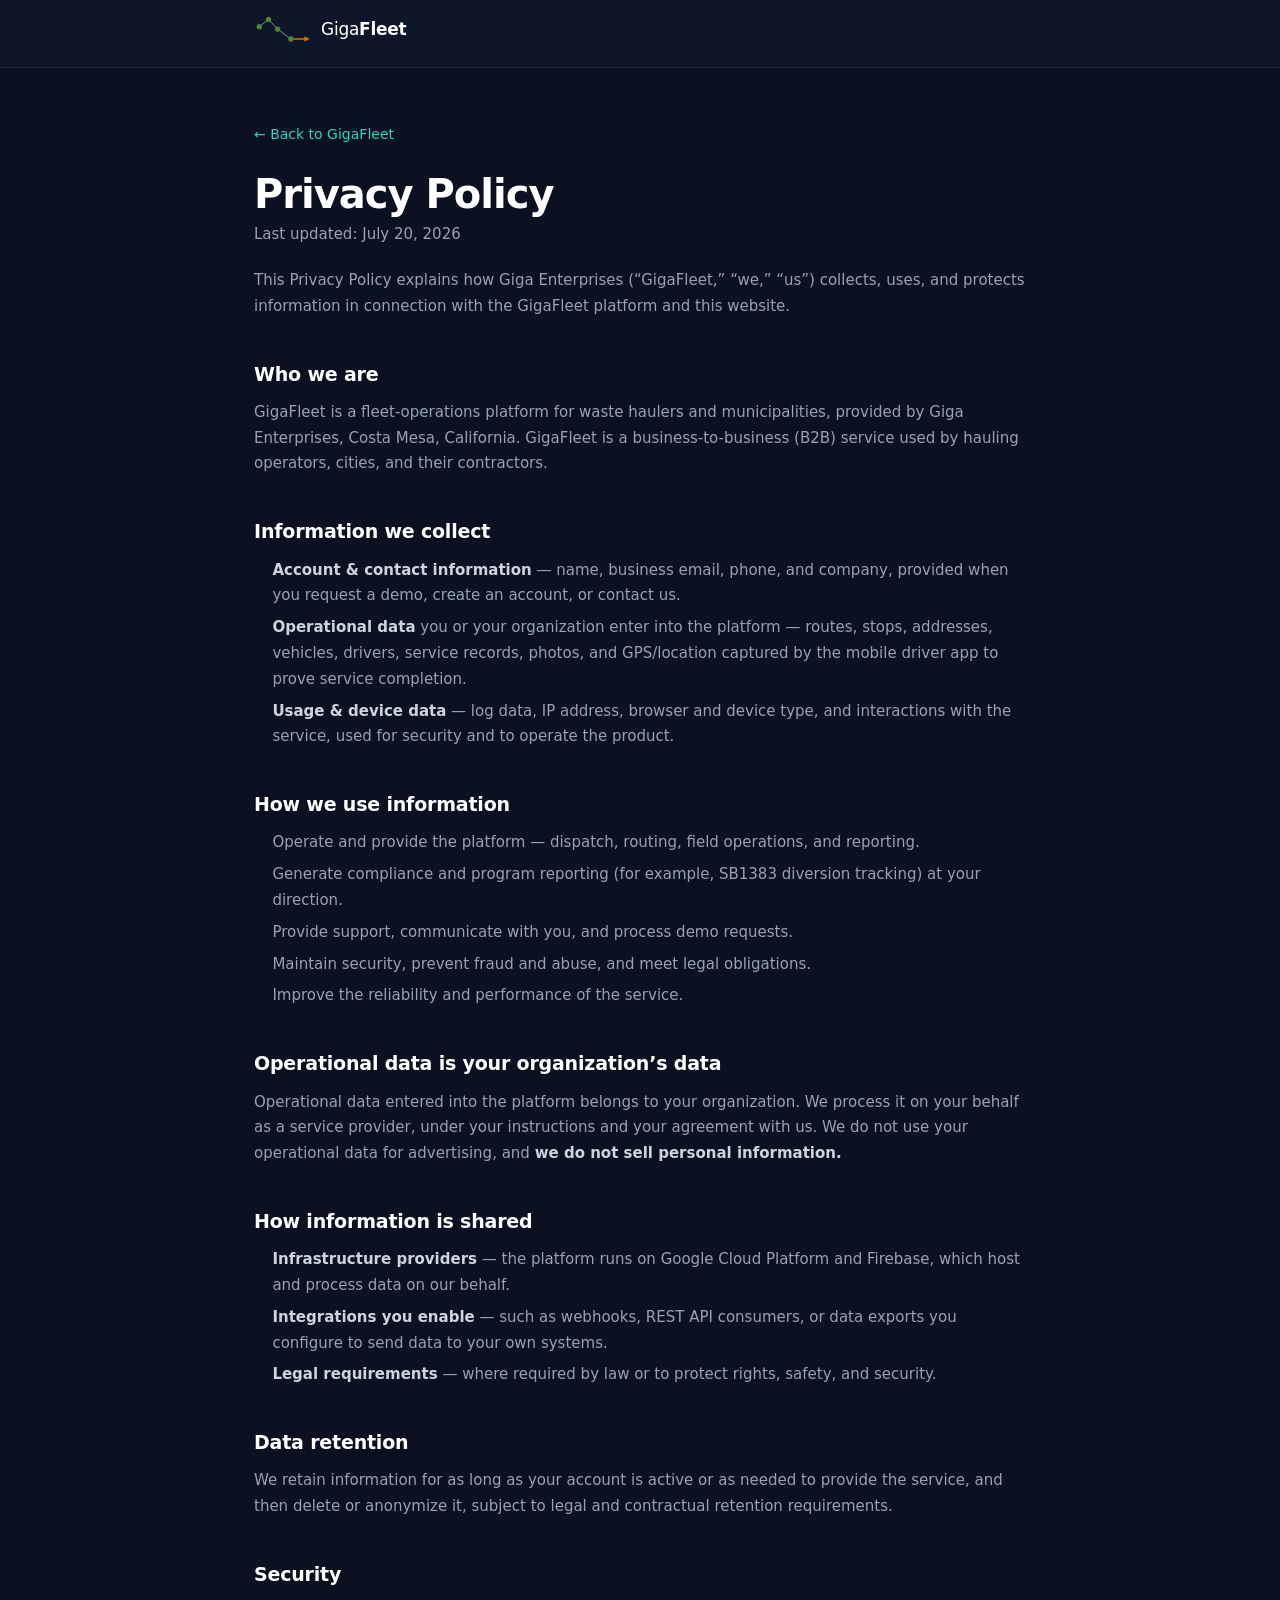
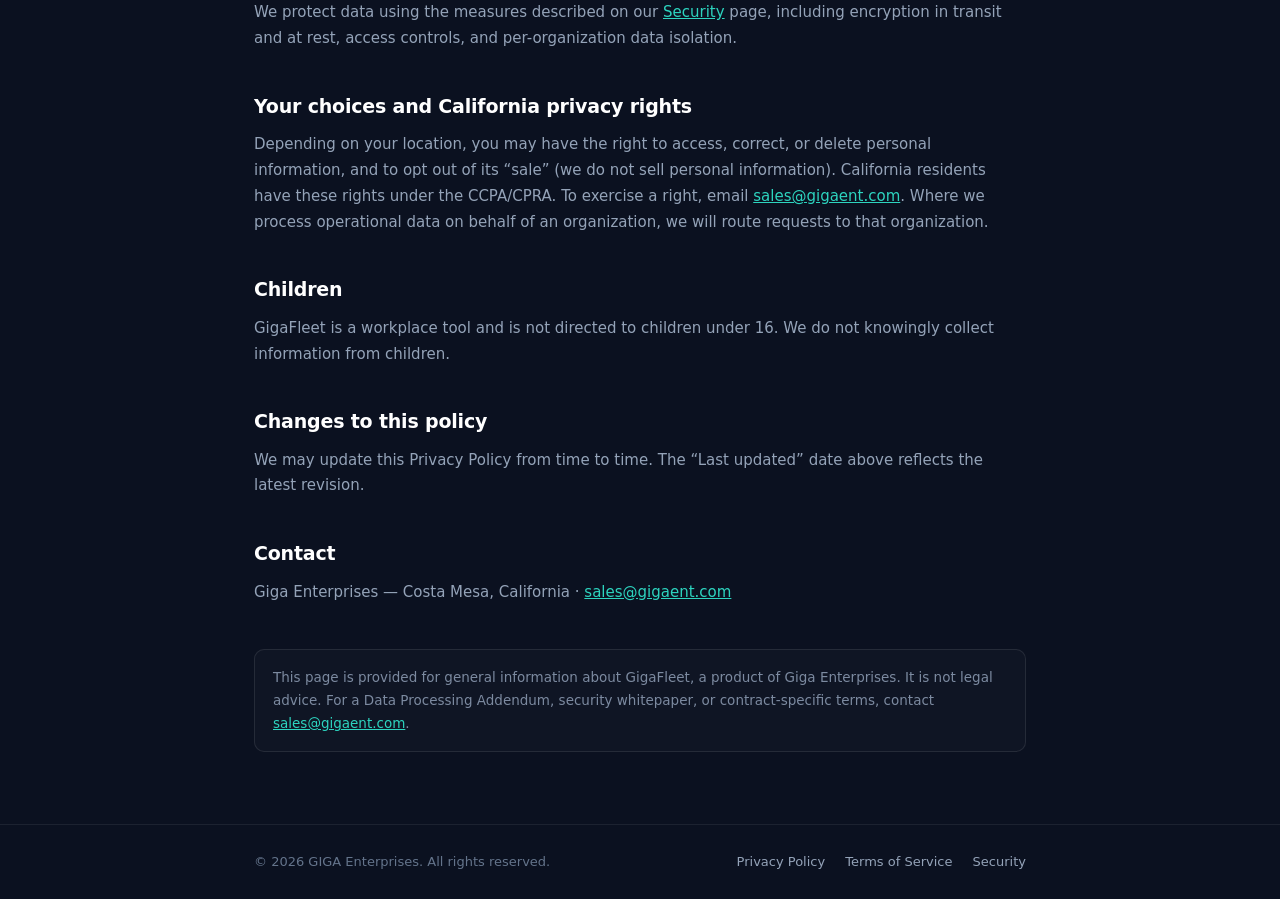
==== commit 5599abea: "content: strip implementation detail, soften uptime, Contact Sales CTA - #35: remove all BigQuery me" ====
--- a/privacy.html
+++ b/privacy.html
@@ -6,7 +6,7 @@
   <title>Privacy Policy — GigaFleet</title>
   <meta name="description" content="How GigaFleet (a Giga Enterprises product) collects, uses, and protects data across the platform and website." />
   <meta name="robots" content="index, follow" />
-  <link rel="canonical" href="https://giga-fleet-home.web.app/privacy" />
+  <link rel="canonical" href="https://gigafleet.com/privacy" />
   <meta name="theme-color" content="#0F172A" />
   <link rel="icon" href="/assets/favicon.svg" type="image/svg+xml" />
   <link rel="icon" href="/assets/favicon-32.png" sizes="32x32" type="image/png" />
@@ -82,7 +82,7 @@
     <h2>How information is shared</h2>
     <ul>
       <li><strong>Infrastructure providers</strong> — the platform runs on Google Cloud Platform and Firebase, which host and process data on our behalf.</li>
-      <li><strong>Integrations you enable</strong> — such as webhooks, REST API consumers, or BigQuery exports you configure to send data to your own systems.</li>
+      <li><strong>Integrations you enable</strong> — such as webhooks, REST API consumers, or data exports you configure to send data to your own systems.</li>
       <li><strong>Legal requirements</strong> — where required by law or to protect rights, safety, and security.</li>
     </ul>
 
--- a/css/style.css
+++ b/css/style.css
@@ -645,7 +645,7 @@
 .gf-m__eyebrow { display: block; font-size: 10.5px; font-weight: 700; letter-spacing: 0.17em; text-transform: uppercase; color: var(--teal-light); margin-bottom: 14px; }
 .gf-m__headline { font-size: clamp(26px,3.8vw,44px); font-weight: 700; letter-spacing: -0.025em; color: var(--white); text-wrap: balance; line-height: 1.12; margin-bottom: clamp(48px,7vw,80px); max-width: 560px; }
 .gf-m__headline-kicker { color: var(--teal-light); }
-.gf-m__grid { display: grid; grid-template-columns: repeat(4,1fr); gap: 20px; }
+.gf-m__grid { display: grid; grid-template-columns: repeat(3,1fr); gap: 20px; }
 .gf-m__card { background: var(--slate); border: 1px solid rgba(13,148,136,0.18); border-top: 3px solid var(--teal); padding: 36px 26px 32px; position: relative; transition: background 0.22s ease, box-shadow 0.22s ease, border-top-color 0.22s ease; }
 .gf-m__card:hover { background: #22304A; border-top-color: var(--teal-light); box-shadow: 0 0 0 1px rgba(20,184,166,0.2), 0 0 40px rgba(13,148,136,0.18), 0 4px 20px rgba(0,0,0,0.45); }
 .gf-m__card--green { border-color: rgba(22,163,74,0.2); border-top-color: var(--green); }
@@ -1137,3 +1137,24 @@
   transition: background 0.14s;
 }
 .gf-modal__close-btn:hover { background: rgba(13,148,136,0.2); }
+
+/* ────────────────────────────────────────────────────────────
+   Sticky mobile Book-a-Demo bar (#21) — mobile only, reveals on scroll
+   ──────────────────────────────────────────────────────────── */
+.mobile-demo-bar {
+  display: none;
+  position: fixed;
+  left: 0; right: 0; bottom: 0;
+  z-index: 90;
+  padding: 10px 16px calc(10px + env(safe-area-inset-bottom));
+  background: rgba(15, 23, 42, 0.97);
+  -webkit-backdrop-filter: blur(10px);
+  backdrop-filter: blur(10px);
+  border-top: 1px solid rgba(255, 255, 255, 0.08);
+  transform: translateY(110%);
+  transition: transform 0.25s ease;
+}
+.mobile-demo-bar.is-visible { transform: translateY(0); }
+.mobile-demo-bar .btn { width: 100%; justify-content: center; }
+@media (max-width: 768px) { .mobile-demo-bar { display: block; } }
+@media (prefers-reduced-motion: reduce) { .mobile-demo-bar { transition: none; } }
